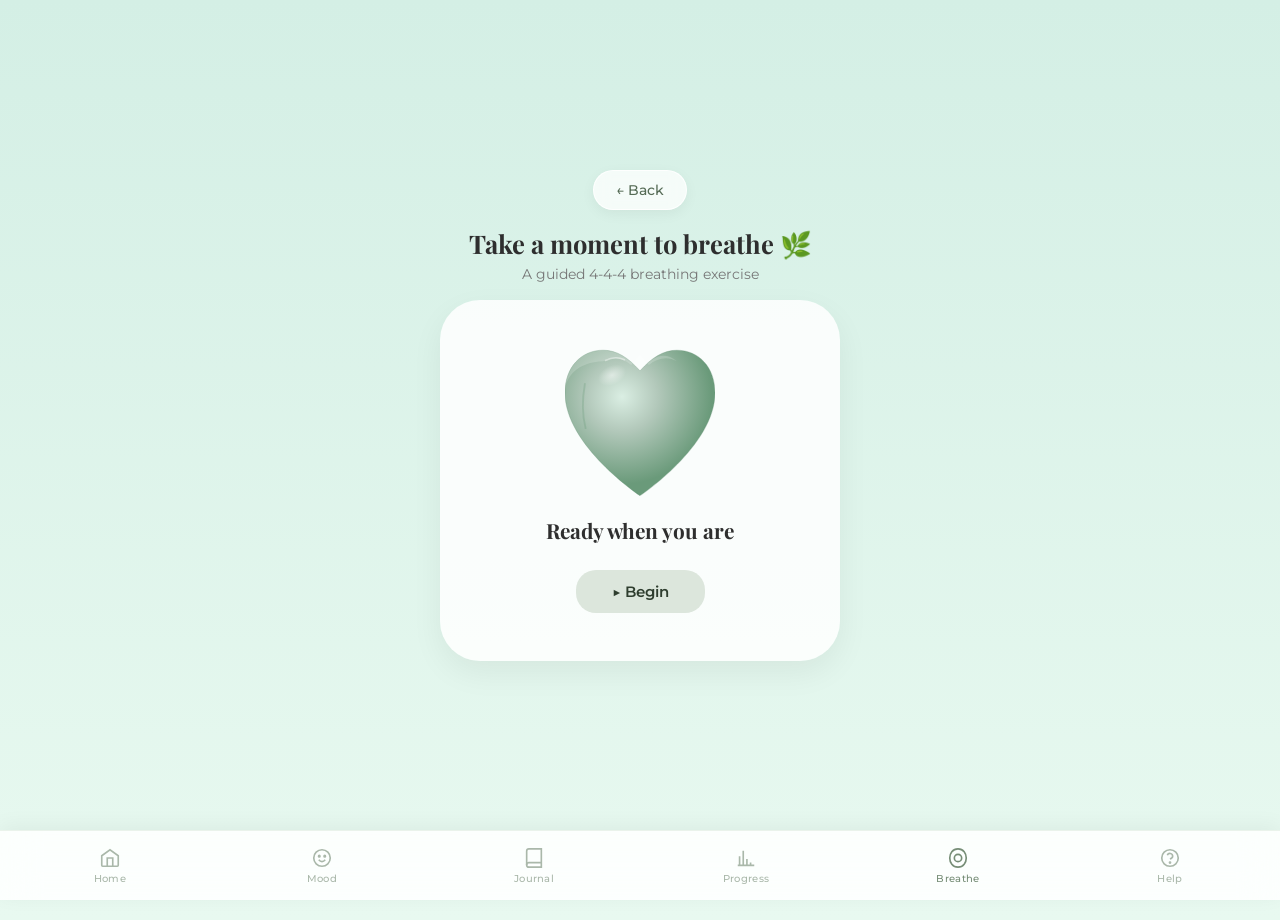
==== breathe.html @ 3c69919b "Add files via upload" ====
<!DOCTYPE html>
<html lang="en">
<head>
  <meta charset="UTF-8">
  <meta name="viewport" content="width=device-width, initial-scale=1.0, viewport-fit=cover">
  <title>Solace | Breathe</title>
  <link href="https://fonts.googleapis.com/css2?family=Playfair+Display:ital,wght@0,400;1,400&family=Montserrat:wght@400;500;600&display=swap" rel="stylesheet">
  <link rel="stylesheet" href="style.css">
  <link rel="stylesheet" href="bottomnav.css">
</head>
<body class="breathe-page-body">

  <div class="breathe-container">

    <nav class="top-nav">
      <a href="dashboard.html" class="back-btn">← Back</a>
    </nav>

    <header class="breathe-header">
      <h1>Take a moment to breathe 🌿</h1>
      <p>A guided 4-4-4 breathing exercise</p>
    </header>

    <main class="breathing-card">
      <div class="heart-wrapper">
        <div id="breathingHeart" class="heart-animate">
          <svg class="heart-svg" viewBox="48 30 204 198" xmlns="http://www.w3.org/2000/svg">
            <defs>
              <radialGradient id="heartGrad" cx="38%" cy="32%" r="60%">
                <stop offset="0%" stop-color="#daeee3"/>
                <stop offset="40%" stop-color="#B2C8BA"/>
                <stop offset="100%" stop-color="#6a9a7a"/>
              </radialGradient>
              <radialGradient id="shineGrad" cx="50%" cy="50%" r="50%">
                <stop offset="0%" stop-color="white" stop-opacity="0.7"/>
                <stop offset="100%" stop-color="white" stop-opacity="0"/>
              </radialGradient>
            </defs>
            <path d="M150,228 C150,228 48,160 48,88 C48,53 70,30 100,30 C118,30 134,40 150,58 C166,40 182,30 200,30 C230,30 252,53 252,88 C252,160 150,228 150,228 Z" fill="url(#heartGrad)"/>
            <path d="M150,228 C150,228 48,160 48,88 C48,53 70,30 100,30 C118,30 134,40 150,58 C166,40 182,30 200,30 C230,30 252,53 252,88 C252,160 150,228 150,228 Z" fill="none" stroke="#5a8a6a" stroke-width="1" opacity="0.4"/>
            <path d="M100,45 C112,38 126,40 138,50 C143,44 147,39 150,36 C153,39 157,44 162,50 C174,40 188,38 200,45 C182,30 166,40 150,58 C134,40 118,30 100,30 C70,30 48,53 48,88 C48,66 65,46 100,45 Z" fill="white" opacity="0.18"/>
            <ellipse cx="112" cy="64" rx="20" ry="13" fill="url(#shineGrad)" opacity="0.7" transform="rotate(-25,112,64)"/>
            <path d="M75,76 C72,93 70,113 76,136" fill="none" stroke="#6a9a7a" stroke-width="2.5" stroke-linecap="round" opacity="0.3"/>
            <path d="M103,44 C111,40 120,39 129,43" fill="none" stroke="white" stroke-width="2" stroke-linecap="round" opacity="0.45"/>
          </svg>
        </div>
      </div>

      <h2 id="instruction-text">Ready when you are</h2>
      <button id="startBreathe" class="begin-btn">▶ Begin</button>
    </main>

  </div>

  <script>
    const heart = document.getElementById('breathingHeart');
    const btn   = document.getElementById('startBreathe');
    const text  = document.getElementById('instruction-text');

    const phases = [
      { label: 'Inhale...', duration: 4000 },
      { label: 'Hold...',   duration: 4000 },
      { label: 'Exhale...', duration: 4000 },
    ];

    let running = false, phaseIndex = 0, timer = null;

    function runPhase() {
      text.textContent = phases[phaseIndex].label;
      clearTimeout(timer);
      timer = setTimeout(() => {
        phaseIndex = (phaseIndex + 1) % phases.length;
        runPhase();
      }, phases[phaseIndex].duration);
    }

    btn.addEventListener('click', () => {
      if (!running) {
        running = true;
        btn.textContent = 'Stop';
        heart.classList.add('heart-active');
        phaseIndex = 0;
        runPhase();
      } else {
        running = false;
        btn.textContent = '▶ Begin';
        heart.classList.remove('heart-active');
        text.textContent = 'Ready when you are';
        clearTimeout(timer);
      }
    });
  </script>

  <script src="script.js"></script>
</body>
</html>
---- style.css ----
/* =========================================
   SOLACE - UNIFIED RESPONSIVE STYLESHEET
   ========================================= */

@import url('https://fonts.googleapis.com/css2?family=Playfair+Display:ital,wght@0,400;0,600;1,400;1,600&family=Montserrat:wght@300;400;500;600;700&family=Bellefair&display=swap');

/* --- CSS VARIABLES --- */
:root {
  --bg-grad: linear-gradient(180deg, #AEE7FF 0%, #E8F9EE 100%);
  --sage: #778E77;
  --sage-dark: #556B2F;
  --sage-light: #DCE6DC;
  --brown: #6b401b;
  --charcoal: #2F3E2F;
  --muted: #7A8B7A;
  --white-glass: rgba(255,255,255,0.45);
  --white-glass-strong: rgba(255,255,255,0.7);
  --radius-card: 28px;
  --radius-pill: 50px;
  --shadow-soft: 0 15px 35px rgba(0,0,0,0.06);
  --shadow-card: 0 8px 24px rgba(0,0,0,0.05);
  --font-display: 'Playfair Display', Georgia, serif;
  --font-body: 'Montserrat', sans-serif;
  --nav-height: 70px;
}

/* --- RESET --- */
*, *::before, *::after {
  margin: 0;
  padding: 0;
  box-sizing: border-box;
}

html {
  scroll-behavior: smooth;
}

html, body {
  min-height: 100%;
  font-family: var(--font-body);
}

body {
  background: var(--bg-grad);
  background-attachment: fixed;
  min-height: 100vh;
  display: flex;
  flex-direction: column;
  align-items: center;
  padding-bottom: calc(var(--nav-height) + 20px);
}

img { max-width: 100%; height: auto; }
a { text-decoration: none; }
button { font-family: var(--font-body); }

/* =========================================
   LANDING PAGE
   ========================================= */
.landing-body {
  justify-content: flex-start;
  padding-top: 30px;
}

.logo {
  width: min(260px, 70vw);
  height: auto;
  display: block;
  margin: 0 auto;
}

.tagline {
  font-family: var(--font-body);
  font-size: 0.85rem;
  letter-spacing: 4px;
  color: #777;
  text-align: center;
  margin-top: 6px;
  font-weight: 400;
  text-transform: uppercase;
}

.glass-card {
  width: min(90%, 420px);
  margin-top: 24px;
  padding: clamp(24px, 5vw, 44px);
  background: var(--white-glass);
  backdrop-filter: blur(16px);
  -webkit-backdrop-filter: blur(16px);
  border-radius: var(--radius-card);
  border: 1px solid rgba(255,255,255,0.55);
  box-shadow: var(--shadow-soft);
  text-align: center;
  color: #444;
}

.glass-card h2 {
  font-family: var(--font-display);
  font-style: italic;
  font-size: clamp(1.4rem, 4vw, 1.9rem);
  color: var(--brown);
  margin-bottom: 10px;
}

.description {
  font-family: var(--font-body);
  font-weight: 300;
  font-style: italic;
  color: #8d6e63;
  font-size: 0.95rem;
  line-height: 1.6;
  margin-top: 8px;
}

.date-display {
  font-family: var(--font-body);
  font-size: 0.8rem;
  color: var(--brown);
  opacity: 0.7;
  margin: 12px 0 6px;
  text-transform: uppercase;
  letter-spacing: 1.5px;
  font-weight: 500;
}

.question {
  font-family: var(--font-body);
  font-weight: 500;
  color: #444;
  font-size: 1.05rem;
  margin: 18px 0 12px;
}

#user-name-input {
  background: rgba(255,255,255,0.55);
  border: 1.5px solid rgba(255,255,255,0.75);
  border-radius: var(--radius-pill);
  padding: 11px 20px;
  font-family: var(--font-body);
  font-weight: 500;
  color: var(--charcoal);
  outline: none;
  width: min(220px, 80%);
  text-align: center;
  font-size: 0.95rem;
  transition: border 0.2s, box-shadow 0.2s;
}

#user-name-input:focus {
  border-color: var(--sage);
  box-shadow: 0 0 0 3px rgba(119,142,119,0.15);
}

.start-btn {
  background-color: var(--sage);
  color: #fff;
  border: none;
  padding: 12px 28px;
  border-radius: var(--radius-pill);
  cursor: pointer;
  font-family: var(--font-body);
  font-weight: 600;
  font-size: 0.95rem;
  letter-spacing: 0.5px;
  transition: background 0.25s, transform 0.2s;
  margin-top: 8px;
}

.start-btn:hover {
  background-color: var(--sage-dark);
  transform: translateY(-2px);
}

/* =========================================
   FLOATING HELP BUTTON
   ========================================= */
.floating-help-circle {
  position: fixed;
  bottom: calc(var(--nav-height) + 16px);
  right: 20px;
  z-index: 9999;
  width: 48px;
  height: 48px;
  display: flex;
  align-items: center;
  justify-content: center;
  background-color: #E57373;
  color: white;
  border-radius: 50%;
  box-shadow: 0 4px 14px rgba(229,115,115,0.45);
  transition: all 0.3s ease;
}

.floating-help-circle .material-symbols-outlined {
  font-size: 22px;
  font-variation-settings: 'FILL' 1, 'wght' 400;
}

.floating-help-circle:hover {
  transform: scale(1.1);
  background-color: #EF5350;
}

/* On landing page (no nav), position at bottom */
.landing-body .floating-help-circle {
  bottom: 20px;
}

/* =========================================
   DASHBOARD
   ========================================= */
.dashboard-body {
  justify-content: flex-start;
  align-items: center;
  padding-top: clamp(20px, 4vw, 40px);
}

.logo-dashboard {
  width: min(200px, 55vw);
  margin-bottom: 4px;
}

.date-text {
  font-family: var(--font-body);
  font-size: 0.75rem;
  color: var(--brown);
  text-transform: uppercase;
  letter-spacing: 2px;
  margin-bottom: 6px;
  opacity: 0.75;
}

.greeting-text {
  font-family: var(--font-display);
  font-style: italic;
  color: #4a5a4a;
  font-size: clamp(1.2rem, 4vw, 1.7rem);
  text-align: center;
  margin: 4px 16px 6px;
  padding: 0 10px;
}

.dashboard-body .description {
  font-size: 0.9rem;
  text-align: center;
  margin: 0 16px 8px;
  max-width: 380px;
}

.back-link {
  display: inline-block;
  font-family: var(--font-body);
  font-size: 0.78rem;
  font-weight: 600;
  color: var(--sage);
  background: var(--white-glass-strong);
  backdrop-filter: blur(8px);
  padding: 7px 18px;
  border-radius: var(--radius-pill);
  letter-spacing: 1px;
  text-transform: uppercase;
  margin: 6px 0 14px;
  transition: all 0.25s;
  border: 1px solid rgba(255,255,255,0.6);
}

.back-link:hover {
  background: #fff;
  transform: translateY(-2px);
  color: var(--charcoal);
}

.dashboard-body .glass-card {
  width: calc(100% - 32px);
  max-width: 700px;
  padding: 20px 16px;
  position: relative;
  overflow: hidden;
  box-sizing: border-box;
}


/* Affirmation */
.affirmation-container {
  text-align: center;
  margin-bottom: 20px;
}

.affirmation-label {
  font-family: var(--font-body);
  font-size: 0.65rem;
  font-weight: 700;
  color: var(--sage);
  letter-spacing: 2.5px;
  text-transform: uppercase;
  display: block;
  margin-bottom: 8px;
}

.affirmation-row {
  display: flex;
  flex-direction: row;
  align-items: center;
  justify-content: center;
  gap: 8px;
  flex-wrap: wrap;
}

#affirmation-quote {
  font-family: var(--font-display);
  font-size: clamp(0.85rem, 2.5vw, 1rem);
  font-style: italic;
  color: var(--charcoal);
  font-weight: 400;
}

.refresh-icon-btn {
  background-color: var(--sage-light);
  color: var(--charcoal);
  width: 32px;
  height: 32px;
  border-radius: 50%;
  border: none;
  cursor: pointer;
  display: flex;
  align-items: center;
  justify-content: center;
  font-size: 1rem;
  transition: all 0.3s ease;
  flex-shrink: 0;
}

.refresh-icon-btn:hover {
  background-color: #C2D1C2;
  transform: rotate(60deg);
}

/* Check-in section */
.check-in-section {
  width: 100%;
  margin-top: 10px;
}

.check-in-header {
  display: flex;
  justify-content: space-between;
  align-items: flex-end;
  margin-bottom: 16px;
  flex-wrap: wrap;
  gap: 6px;
}

.check-in-titles h3 {
  font-family: var(--font-display);
  font-size: clamp(1.1rem, 3vw, 1.4rem);
  color: var(--charcoal);
}

.check-in-titles p {
  font-family: var(--font-display);
  font-style: italic;
  font-size: 0.85rem;
  color: var(--muted);
  margin-top: 3px;
}

.dashboard-grid {
  display: grid;
  grid-template-columns: repeat(2, 1fr);
  gap: 10px;
  margin-top: 6px;
  width: 100%;
  box-sizing: border-box;
}

@media (max-width: 380px) {
  .dashboard-grid {
    grid-template-columns: 1fr;
  }
}

.stat-card {
  background: rgba(255,255,255,0.6);
  backdrop-filter: blur(10px);
  -webkit-backdrop-filter: blur(10px);
  border-radius: 18px;
  padding: 14px 12px;
  display: flex;
  align-items: center;
  gap: 8px;
  transition: all 0.25s ease;
  border: 1px solid rgba(255,255,255,0.4);
  width: 100%;
  min-width: 0;
  box-sizing: border-box;
  overflow: hidden;
}

.stat-card:hover {
  transform: translateY(-4px);
  background: rgba(255,255,255,0.82);
  box-shadow: 0 10px 24px rgba(0,0,0,0.06);
}

.card-icon {
  width: 42px;
  height: 42px;
  border-radius: 12px;
  display: flex;
  justify-content: center;
  align-items: center;
  font-size: 1.2rem;
  flex-shrink: 0;
}

.icon-yellow { background-color: #FEF9E7; }
.icon-green  { background-color: #E8F6F3; }
.icon-grey   { background-color: #F2F4F4; }
.icon-white  { background-color: #FFFFFF; }

.card-content {
  min-width: 0;
  flex: 1;
}

.card-content h3 {
  font-family: var(--font-display);
  font-size: 0.9rem;
  color: var(--charcoal);
  margin: 0;
  white-space: normal;
}

.card-content p {
  font-family: var(--font-body);
  font-size: 0.7rem;
  color: var(--muted);
  margin: 3px 0 0;
}
.arrow {
  position: absolute;
  right: 14px;
  color: #BDC3C7;
  font-size: 1rem;
}

/* Dashboard Footer */
.dashboard-footer {
  display: flex;
  flex-direction: column;
  align-items: flex-start;
  margin-top: 18px;
  padding: 0 4px;
  gap: 4px;
}

.dashboard-footer p,
#entryCounter {
  font-family: var(--font-body);
  font-size: 0.72rem;
  color: var(--muted);
}

.reset-link {
  background: none;
  border: none;
  font-family: var(--font-body);
  font-size: 0.72rem;
  color: var(--muted);
  cursor: pointer;
  font-weight: 600;
  transition: color 0.2s;
}

.reset-link:hover { color: var(--charcoal); }

/* Support FAB */
.support-link-wrapper {
  text-decoration: none;
  position: fixed;
  bottom: calc(var(--nav-height) + 16px);
  right: 20px;
  z-index: 1000;
}

.support-fab {
  background-color: #9dbcae;
  width: 48px;
  height: 48px;
  border-radius: 50%;
  display: flex;
  align-items: center;
  justify-content: center;
  transition: all 0.3s ease;
  box-shadow: 0 4px 12px rgba(0,0,0,0.12);
}

.support-link-wrapper:hover .support-fab {
  transform: translateY(-3px);
  box-shadow: 0 8px 20px rgba(0,0,0,0.16);
}

/* =========================================
   MOOD SCREEN
   ========================================= */
.mood-screen-body {
  justify-content: flex-start;
  padding-top: clamp(20px, 5vw, 50px);
}

.page-wrapper {
  display: flex;
  justify-content: center;
  padding: 16px 16px 0;
  width: 100%;
}

.mood-screen-body .glass-card {
  width: min(95%, 560px);
  margin-top: 16px;
  padding: clamp(24px, 5vw, 48px) clamp(18px, 5vw, 44px);
  text-align: center;
}

.mood-title {
  font-family: var(--font-display);
  font-size: clamp(1.5rem, 5vw, 2.2rem);
  color: var(--charcoal);
  margin-bottom: 8px;
}

.mood-title i { color: var(--sage); }

.mood-subtitle {
  color: var(--muted);
  font-size: 0.88rem;
  margin-bottom: 24px;
  font-style: italic;
}

/* Mood Buttons */
.mood-options {
  display: flex;
  justify-content: center;
  gap: clamp(8px, 2.5vw, 18px);
  flex-wrap: wrap;
  margin: 20px 0;
}

.mood-btn {
  width: clamp(48px, 10vw, 62px);
  height: clamp(48px, 10vw, 62px);
  border-radius: 50%;
  cursor: pointer;
  background: linear-gradient(135deg, rgba(255,255,255,0.35), rgba(255,255,255,0.12));
  backdrop-filter: blur(12px);
  -webkit-backdrop-filter: blur(12px);
  border: 1.5px solid rgba(255,255,255,0.55);
  box-shadow:
    0 8px 18px rgba(0,0,0,0.08),
    inset 0 6px 10px rgba(255,255,255,0.8),
    inset 0 -6px 10px rgba(0,0,0,0.06);
  display: flex;
  justify-content: center;
  align-items: center;
  font-size: clamp(1.4rem, 4vw, 1.9rem);
  transition: all 0.35s cubic-bezier(0.175, 0.885, 0.32, 1.275);
}

.mood-btn:hover {
  transform: translateY(-8px) scale(1.1);
  box-shadow: 0 16px 28px rgba(0,0,0,0.1), inset 0 8px 14px rgba(255,255,255,0.9);
}

.mood-btn.selected {
  border: 2.5px solid #8AA38A !important;
  background: rgba(138,163,138,0.22) !important;
  transform: scale(1.12);
  box-shadow: 0 8px 20px rgba(138,163,138,0.3);
}

/* Reflection box */
.reflection-box {
  text-align: left;
  margin-top: 24px;
}

.reflection-box label {
  display: block;
  font-size: 0.68rem;
  letter-spacing: 1.5px;
  color: var(--sage);
  font-weight: 700;
  margin-bottom: 8px;
  text-transform: uppercase;
}

.reflection-box textarea {
  width: 100%;
  height: 90px;
  border-radius: 16px;
  border: 1.5px solid rgba(138,163,138,0.25);
  background: rgba(255,255,255,0.45);
  padding: 14px;
  outline: none;
  font-family: var(--font-body);
  font-size: 0.9rem;
  color: var(--charcoal);
  resize: none;
  transition: border 0.2s;
}

.reflection-box textarea:focus {
  border-color: var(--sage);
}

/* Save Button */
.save-btn {
  width: 100%;
  margin-top: 20px;
  padding: 15px;
  border-radius: 16px;
  border: none;
  background: var(--sage-light);
  color: var(--charcoal);
  font-weight: 600;
  font-size: 0.95rem;
  cursor: pointer;
  transition: all 0.25s;
  letter-spacing: 0.5px;
}

.save-btn:hover {
  background: #c5ccc5;
  transform: translateY(-2px);
  box-shadow: 0 6px 18px rgba(0,0,0,0.08);
}

/* =========================================
   JOURNAL PAGE
   ========================================= */
.journal-body {
  justify-content: flex-start;
  align-items: center;
  padding-top: clamp(20px, 4vw, 40px);
}

.journal-body .progress-page-container {
  width: min(95%, 640px);
  padding: 0 12px;
}

.journal-card {
  width: 100%;
  padding: clamp(22px, 4vw, 40px);
  text-align: left;
}

.journal-header {
  margin-bottom: 20px;
}

.journal-header h1 {
  font-family: var(--font-display);
  font-size: clamp(1.4rem, 4vw, 2rem);
  color: var(--charcoal);
}

.journal-header h1 i { color: var(--sage); }

.back-link-journal {
  display: inline-flex;
  align-items: center;
  gap: 6px;
  font-family: var(--font-body);
  font-size: 0.72rem;
  font-weight: 700;
  color: var(--charcoal);
  background: rgba(255,255,255,0.55);
  backdrop-filter: blur(8px);
  padding: 7px 16px;
  border-radius: var(--radius-pill);
  border: 1px solid rgba(255,255,255,0.35);
  letter-spacing: 1.5px;
  text-transform: uppercase;
  margin-bottom: 18px;
  transition: all 0.25s;
}

.back-link-journal:hover {
  background: #fff;
  transform: translateX(-3px);
}

/* Recent Entries */
.recent-entries-section {
  width: min(95%, 640px);
  margin: 20px auto 0;
  padding: 0 12px;
}

.recent-entries-section h3 {
  font-family: var(--font-body);
  font-size: 0.72rem;
  font-weight: 700;
  letter-spacing: 2px;
  color: var(--muted);
  margin-bottom: 14px;
}

.entry-card {
  background: rgba(255,255,255,0.62);
  backdrop-filter: blur(12px);
  -webkit-backdrop-filter: blur(12px);
  border: 1px solid rgba(255,255,255,0.8);
  border-radius: 16px;
  padding: 16px 18px;
  margin-bottom: 12px;
  box-shadow: 0 4px 14px rgba(0,0,0,0.05);
  transition: transform 0.2s, box-shadow 0.2s;
}

.entry-card:hover {
  transform: translateY(-2px);
  box-shadow: 0 8px 22px rgba(0,0,0,0.08);
}

.entry-header {
  display: flex;
  justify-content: space-between;
  align-items: center;
  margin-bottom: 8px;
  gap: 8px;
}

.entry-date {
  font-size: 0.72rem;
  color: #999;
  font-family: var(--font-body);
  letter-spacing: 0.3px;
  flex-shrink: 0;
}

.entry-actions { display: flex; gap: 10px; }

.action-btn {
  background: none;
  border: none;
  cursor: pointer;
  font-size: 1rem;
  padding: 3px;
  opacity: 0.6;
  transition: opacity 0.2s, transform 0.2s;
}

.action-btn:hover { opacity: 1; transform: scale(1.1); }

.entry-text {
  font-size: 0.88rem;
  color: #444;
  font-family: var(--font-body);
  line-height: 1.7;
  margin: 0;
  word-break: break-word;
}

/* =========================================
   PROGRESS PAGE
   ========================================= */
.progress-body {
  justify-content: flex-start;
  align-items: center;
  padding-top: clamp(20px, 4vw, 36px);
}

.progress-page-container {
  width: min(95%, 860px);
  margin: 0 auto;
  padding: 0 12px 20px;
  display: flex;
  flex-direction: column;
  gap: 20px;
}

.progress-header {
  width: 100%;
}

.header-row {
  display: flex;
  justify-content: space-between;
  align-items: center;
  flex-wrap: wrap;
  gap: 10px;
}

.progress-header h1 {
  font-family: var(--font-display);
  font-size: clamp(1.5rem, 4vw, 2.4rem);
  color: #333;
}

.progress-header h1 span {
  font-style: italic;
  color: var(--sage);
}

.progress-header > p {
  font-size: 0.88rem;
  color: var(--muted);
  font-style: italic;
  margin-top: 4px;
}

.settled-back-btn {
  display: inline-flex;
  align-items: center;
  gap: 4px;
  font-family: var(--font-body);
  font-size: 0.72rem;
  font-weight: 700;
  color: var(--charcoal);
  background-color: rgba(255,255,255,0.75);
  padding: 8px 18px;
  border-radius: var(--radius-pill);
  letter-spacing: 1.5px;
  text-transform: uppercase;
  transition: all 0.25s;
  box-shadow: var(--shadow-card);
  white-space: nowrap;
}

.settled-back-btn:hover {
  background-color: #fff;
  transform: translateY(-2px);
}

/* Stats Grid */
.stats-grid {
  display: grid;
  grid-template-columns: 1fr 3fr;
  gap: 16px;
  align-items: start;
}

@media (max-width: 560px) {
  .stats-grid {
    grid-template-columns: 1fr;
  }
  .breakdown-mini-card {
    grid-column: span 1 !important;
  }
}

.stat-mini-card {
  background: rgba(255,255,255,0.6);
  backdrop-filter: blur(12px);
  -webkit-backdrop-filter: blur(12px);
  border-radius: 22px;
  padding: 22px;
  border: 1px solid rgba(255,255,255,0.45);
  box-shadow: var(--shadow-card);
}

.breakdown-mini-card {
  grid-column: span 1;
  padding: 24px !important;
}

.stat-mini-card label {
  font-family: var(--font-body);
  font-size: 0.65rem;
  font-weight: 700;
  color: var(--sage);
  letter-spacing: 1.5px;
  text-transform: uppercase;
  display: block;
  margin-bottom: 8px;
}

.stat-value {
  font-family: var(--font-body);
  font-size: clamp(2rem, 6vw, 2.8rem);
  font-weight: 800;
  color: var(--charcoal);
  line-height: 1;
}

.stat-subtext {
  font-family: var(--font-body);
  font-size: 0.8rem;
  color: var(--muted);
  font-style: italic;
  margin-top: 8px;
  opacity: 0.8;
}

/* Breakdown */
.breakdown-container {
  display: flex;
  flex-direction: column;
  gap: 14px;
  width: 100%;
}

.breakdown-item { width: 100%; }

.breakdown-info {
  display: flex;
  justify-content: space-between;
  align-items: center;
  margin-bottom: 6px;
}

.breakdown-label {
  font-size: 0.88rem;
  color: var(--charcoal);
  font-weight: 500;
}

.breakdown-stats {
  font-size: 0.78rem;
  color: #bbb;
}

.progress-bar-bg {
  width: 100%;
  height: 7px;
  background-color: #f0f2f0;
  border-radius: 10px;
  overflow: hidden;
}

.progress-bar-fill {
  height: 100%;
  background-color: var(--sage);
  border-radius: 10px;
  width: 0%;
  transition: width 0.9s ease-out;
}

/* Bar Chart */
.chart-card {
  background: rgba(255,255,255,0.5);
  backdrop-filter: blur(14px);
  -webkit-backdrop-filter: blur(14px);
  border-radius: 26px;
  padding: clamp(20px, 4vw, 30px);
  border: 1px solid rgba(255,255,255,0.55);
  box-shadow: var(--shadow-soft);
  text-align: center;
}

.chart-card h3 {
  font-family: var(--font-display);
  font-size: 1.3rem;
  color: var(--charcoal);
  margin-bottom: 4px;
}

.chart-subtitle {
  font-family: var(--font-body);
  font-size: 0.82rem;
  color: var(--muted);
  font-style: italic;
  margin-bottom: 20px;
  letter-spacing: 0.8px;
}

.chart-bars {
  display: flex;
  flex-direction: row;
  justify-content: space-around;
  align-items: flex-end;
  height: clamp(100px, 20vw, 180px);
  padding-bottom: 5px;
  border-bottom: 1px solid #eee;
  width: 100%;
}

.bar-wrapper {
  display: flex;
  flex-direction: column;
  justify-content: flex-end;
  align-items: center;
  height: 100%;
  flex: 1;
  position: relative;
}

.bar {
  background-color: var(--sage);
  width: clamp(16px, 4vw, 26px);
  border-radius: 6px 6px 0 0;
  transition: height 0.8s ease-out;
  min-height: 2px;
}

.bar-wrapper > span {
  margin-top: 8px;
  font-size: clamp(0.6rem, 1.5vw, 0.75rem);
  color: #999;
  font-family: var(--font-body);
}

/* Tooltip */
.mood-tooltip {
  visibility: hidden;
  opacity: 0;
  position: absolute;
  bottom: calc(100% + 8px);
  left: 50%;
  transform: translateX(-50%);
  background: #fff;
  padding: 10px 12px;
  border-radius: 12px;
  box-shadow: 0 6px 18px rgba(0,0,0,0.1);
  width: 95px;
  z-index: 20;
  pointer-events: none;
  transition: all 0.25s;
  text-align: left;
}

.tooltip-day {
  font-family: var(--font-body);
  font-size: 0.7rem;
  color: var(--muted);
  margin: 0;
}

.tooltip-mood {
  font-family: var(--font-display);
  font-size: 0.82rem;
  margin: 2px 0 0;
  color: var(--charcoal);
}

.bar-wrapper:hover .mood-tooltip {
  visibility: visible;
  opacity: 1;
}

/* =========================================
   BREATHE PAGE
   ========================================= */
.breathe-page-body {
  background: linear-gradient(180deg, #D4EFE5 0%, #E8F9F0 100%) !important;
  justify-content: center;
  min-height: 100vh;
}

.breathe-container {
  display: flex;
  flex-direction: column;
  align-items: center;
  justify-content: center;
  min-height: calc(100vh - var(--nav-height));
  padding: 20px;
  width: 100%;
}

.top-nav {
  display: flex;
  justify-content: center;
  width: 100%;
  max-width: 420px;
  margin-bottom: 16px;
}

.back-btn {
  display: inline-flex;
  align-items: center;
  justify-content: center;
  background: rgba(255,255,255,0.75);
  backdrop-filter: blur(8px);
  color: #556B55;
  padding: 10px 22px;
  border-radius: var(--radius-pill);
  border: 1px solid rgba(255,255,255,0.85);
  font-family: var(--font-body);
  font-size: 0.88rem;
  font-weight: 500;
  text-decoration: none;
  box-shadow: 0 4px 14px rgba(0,0,0,0.05);
  transition: all 0.3s ease;
}

.back-btn:hover {
  background: white;
  transform: translateX(-5px);
}

.breathe-header {
  text-align: center;
  margin-bottom: 18px;
}

.breathe-header h1 {
  font-family: var(--font-display);
  font-size: clamp(1.2rem, 4vw, 1.6rem);
  color: #2e2e2e;
}

.breathe-header p {
  font-size: 0.85rem;
  color: #777;
  margin-top: 6px;
}

.breathing-card {
  background: rgba(255,255,255,0.85);
  padding: clamp(28px, 5vw, 48px) clamp(20px, 5vw, 32px);
  border-radius: 40px;
  width: min(92%, 400px);
  display: flex;
  flex-direction: column;
  align-items: center;
  box-shadow: 0 12px 32px rgba(0,0,0,0.06);
}

.heart-wrapper {
  width: clamp(110px, 30vw, 150px);
  height: clamp(110px, 30vw, 150px);
  display: flex;
  justify-content: center;
  align-items: center;
  margin-bottom: 18px;
}

.heart-animate {
  width: 100%;
  height: 100%;
  display: flex;
  justify-content: center;
  align-items: center;
  transform-origin: 50% 50%;
}

.heart-svg { width: 100%; height: 100%; display: block; }

@keyframes breatheHeart {
  0%   { transform: scale(1);    }
  33%  { transform: scale(1.35); }
  66%  { transform: scale(1.35); }
  100% { transform: scale(1);    }
}

.heart-active { animation: breatheHeart 12s ease-in-out infinite; }

#instruction-text {
  font-family: var(--font-display);
  font-size: clamp(1rem, 3.5vw, 1.3rem);
  color: #2e2e2e;
  margin-bottom: 8px;
  min-height: 30px;
  text-align: center;
}

.begin-btn {
  background: var(--sage-light);
  border: none;
  padding: 12px 36px;
  border-radius: 20px;
  font-family: var(--font-body);
  font-size: 0.95rem;
  font-weight: 600;
  cursor: pointer;
  margin-top: 16px;
  color: var(--charcoal);
  transition: background 0.3s, transform 0.2s;
}

.begin-btn:hover {
  background: #B2C8BA;
  color: white;
  transform: translateY(-2px);
}

/* =========================================
   SUPPORT PAGE
   ========================================= */
.support-body {
  background: linear-gradient(180deg, #AEE7FF 0%, #E8F9EE 100%) !important;
  justify-content: flex-start;
  align-items: center;
  padding-top: 20px;
}

.nav-header {
  display: flex;
  justify-content: center;
  gap: 10px;
  padding: 16px 0 12px;
  width: 100%;
  flex-wrap: wrap;
}

.nav-btn {
  background-color: rgba(255,255,255,0.45);
  color: #88a4a4;
  padding: 7px 18px;
  border-radius: 20px;
  font-size: 0.82rem;
  border: 1px solid rgba(255,255,255,0.25);
  display: inline-flex;
  align-items: center;
  transition: all 0.25s;
  font-family: var(--font-body);
}

.nav-btn:hover {
  background-color: rgba(255,255,255,0.65);
  color: #6d8a8a;
}

.support-container {
  width: min(95%, 400px);
  display: flex;
  flex-direction: column;
  gap: 12px;
  text-align: center;
  padding-bottom: 20px;
}

.support-card {
  background: rgba(255,255,255,0.85);
  backdrop-filter: blur(10px);
  padding: 22px;
  border-radius: 22px;
  box-shadow: 0 6px 18px rgba(0,0,0,0.04);
}

.header-card h1 {
  font-family: var(--font-display);
  font-size: 1.15rem;
  color: #333;
  margin-bottom: 8px;
}

.header-card p {
  font-size: 0.82rem;
  color: #666;
  line-height: 1.5;
}

.icon-circle {
  background: #F5F5F5;
  width: 42px;
  height: 42px;
  border-radius: 50%;
  display: flex;
  align-items: center;
  justify-content: center;
  margin: 0 auto 12px;
  color: #888;
}

.icon-circle .material-symbols-outlined { font-size: 18px; }

.card-title {
  display: flex;
  align-items: center;
  justify-content: center;
  gap: 8px;
  margin-bottom: 14px;
}

.card-title h2 {
  font-family: var(--font-body);
  font-size: 0.8rem;
  letter-spacing: 1px;
  color: #444;
  font-weight: 700;
  text-transform: uppercase;
}

.status-dot {
  width: 8px;
  height: 8px;
  border-radius: 50%;
  flex-shrink: 0;
}

.status-dot.green {
  background: linear-gradient(135deg, #A5D6A7, #66BB6A);
}

.phone-line {
  display: flex;
  align-items: center;
  background: #F8FDFF;
  padding: 11px 16px;
  border-radius: 12px;
  margin-bottom: 8px;
  text-decoration: none;
  color: #333;
  font-weight: 600;
  font-size: 0.88rem;
  gap: 12px;
  border: 1px solid #F0F0F0;
  transition: background 0.2s, transform 0.2s;
  font-family: var(--font-body);
}

.phone-line .material-symbols-outlined { font-size: 16px; }
.phone-line:hover { background: #E3F2FD; transform: translateX(3px); }

.emergency-footer {
  font-size: 0.72rem;
  color: #999;
  margin-top: 6px;
  padding: 0 8px;
  line-height: 1.5;
}

/* =========================================
   BOTTOM NAV
   ========================================= */
.bottom-nav {
  position: fixed;
  bottom: 0;
  left: 0;
  right: 0;
  height: var(--nav-height);
  background: rgba(255,255,255,0.88);
  backdrop-filter: blur(18px);
  -webkit-backdrop-filter: blur(18px);
  border-top: 1px solid rgba(200,220,200,0.35);
  display: flex;
  justify-content: space-around;
  align-items: center;
  padding: 0 4px;
  padding-bottom: env(safe-area-inset-bottom);
  z-index: 1000;
  box-shadow: 0 -4px 20px rgba(0,0,0,0.05);
}

.nav-item {
  display: flex;
  flex-direction: column;
  align-items: center;
  justify-content: center;
  gap: 3px;
  color: #aab8aa;
  text-decoration: none;
  padding: 6px 4px;
  border-radius: 12px;
  transition: all 0.2s ease;
  min-width: 44px;
  flex: 1;
}

.nav-item svg {
  width: 22px;
  height: 22px;
  transition: stroke 0.2s;
}

.nav-item span {
  font-family: var(--font-body);
  font-size: clamp(0.5rem, 1.5vw, 0.62rem);
  font-weight: 500;
  letter-spacing: 0.3px;
  white-space: nowrap;
}

.nav-item:hover,
.nav-item.active {
  color: var(--sage);
}

.nav-item.active svg { stroke: var(--sage); }

@media (max-width: 380px) {
  .nav-item span { display: none; }
  .nav-item svg { width: 20px; height: 20px; }
}

/* =========================================
   RESPONSIVE OVERRIDES
   ========================================= */
@media (max-width: 480px) {
  .glass-card { border-radius: 22px; }
  .check-in-titles h3 { font-size: 1.1rem; }
  .floating-help-circle { bottom: calc(var(--nav-height) + 12px); right: 14px; width: 44px; height: 44px; }
  .support-link-wrapper { bottom: calc(var(--nav-height) + 12px); right: 14px; }
  .support-fab { width: 44px; height: 44px; }
}

@media (min-width: 768px) {
  .dashboard-body .glass-card { width: min(92%, 680px); }
  .dashboard-grid { gap: 16px; }
  .stat-card { padding: 18px 16px; }
}
---- bottomnav.css ----
/* bottomnav.css - Bottom Navigation Bar */
/* All styles are now in style.css — this file exists for compatibility */
/* The nav is injected via script.js */
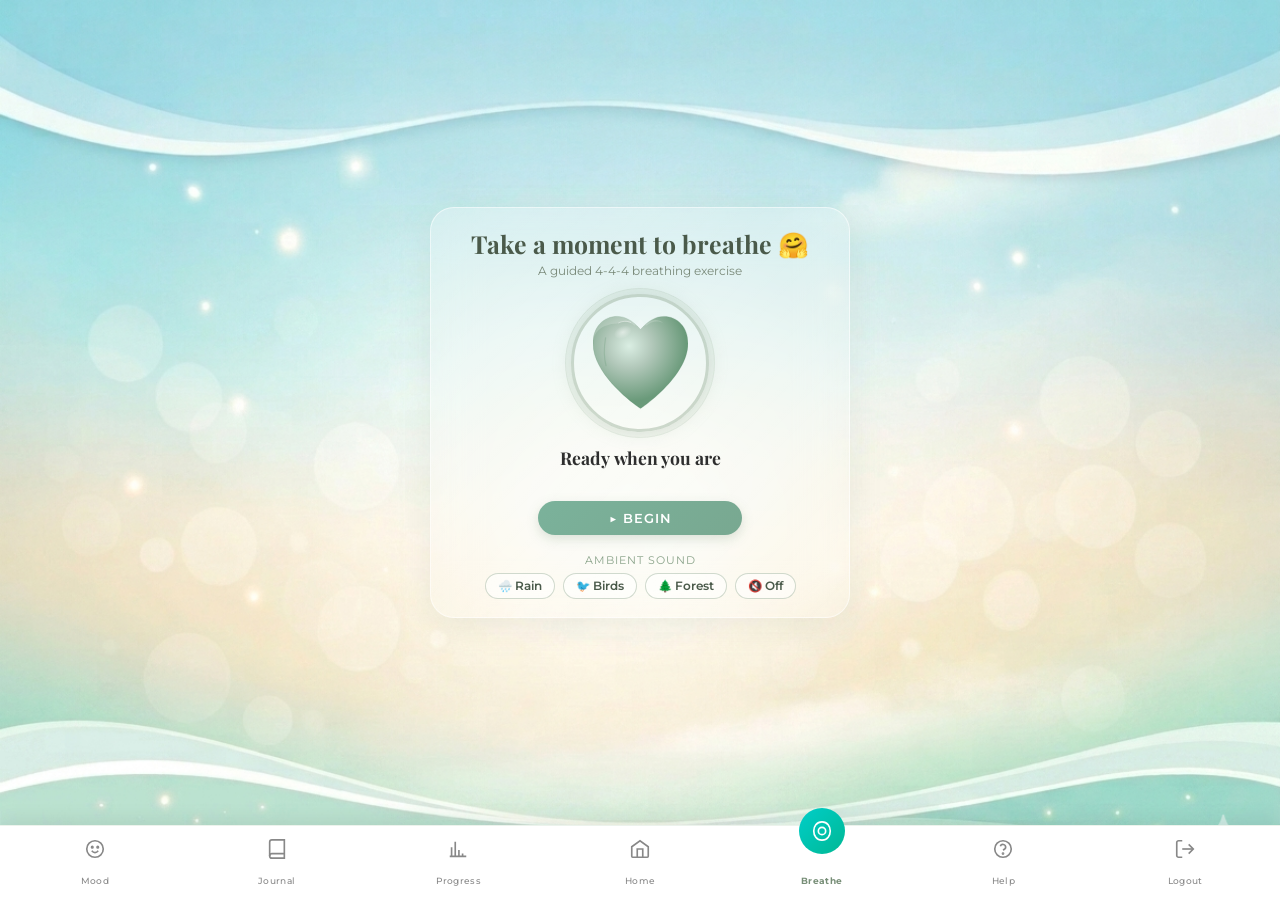
==== commit aa7fae06: "Add files via upload" ====
--- a/breathe.html
+++ b/breathe.html
@@ -7,77 +7,299 @@
   <link href="https://fonts.googleapis.com/css2?family=Playfair+Display:ital,wght@0,400;1,400&family=Montserrat:wght@400;500;600&display=swap" rel="stylesheet">
   <link rel="stylesheet" href="style.css">
   <link rel="stylesheet" href="bottomnav.css">
+  <style>
+    * { margin: 0; padding: 0; box-sizing: border-box; }
+
+    .breathe-page-body {
+      background-image: url('BG5.png');
+      background-attachment: fixed;
+      background-repeat: no-repeat;
+      background-size: 100% 100%;
+      background-position: center;
+
+      height: 100vh;
+      max-height: 100vh;
+      overflow: hidden;
+
+      display: flex;
+      align-items: center;
+      justify-content: center;
+
+      /* push centre point up slightly to account for bottom nav */
+      padding-bottom: var(--nav-height, 70px);
+    }
+
+    .breathing-card {
+      background: linear-gradient(135deg, rgba(255,255,255,0.25), rgba(255,255,255,0.12));
+      backdrop-filter: blur(24px);
+      -webkit-backdrop-filter: blur(24px);
+      border: 1px solid rgba(255,255,255,0.55);
+      border-radius: 24px;
+      box-shadow: 0 8px 32px rgba(138,163,138,0.15);
+
+      width: min(90%, 420px);
+      padding: 20px 24px 18px;
+
+      display: flex;
+      flex-direction: column;
+      align-items: center;
+      text-align: center;
+      gap: 0;
+    }
+
+    /* Title lives inside the card now */
+    .breathe-header {
+      margin-bottom: 10px;
+    }
+    .breathe-header h1 {
+      font-family: 'Playfair Display', serif;
+      font-size: clamp(1.15rem, 2.8vw, 1.55rem);
+      color: #4a5a4a;
+      line-height: 1.25;
+      margin-bottom: 3px;
+    }
+    .breathe-header p {
+      font-family: 'Montserrat', sans-serif;
+      font-size: 0.78rem;
+      color: #7a8a7a;
+    }
+
+    .heart-wrapper {
+      position: relative;
+      width: 150px;
+      height: 150px;
+      display: flex;
+      align-items: center;
+      justify-content: center;
+      margin-bottom: 8px;
+    }
+
+    .breathing-ring {
+      position: absolute;
+      top: 50%; left: 50%;
+      transform: translate(-50%,-50%) scale(1);
+      width: 138px; height: 138px;
+      border-radius: 50%;
+      border: 3px solid rgba(138,163,138,0.4);
+      box-shadow: 0 0 0 6px rgba(138,163,138,0.1), 0 0 20px rgba(138,163,138,0.2);
+      transition: transform 4s ease-in-out, border-color 4s ease-in-out, box-shadow 4s ease-in-out;
+      pointer-events: none;
+    }
+
+    .breathing-ring-2 {
+      position: absolute;
+      top: 50%; left: 50%;
+      transform: translate(-50%,-50%) scale(1);
+      width: 150px; height: 150px;
+      border-radius: 50%;
+      border: 1.5px solid rgba(138,163,138,0.2);
+      transition: transform 4s ease-in-out, opacity 4s ease-in-out;
+      pointer-events: none;
+      opacity: 0.5;
+    }
+
+    .ring-inhale   { transform: translate(-50%,-50%) scale(1.35) !important; border-color: rgba(85,239,196,0.7) !important; box-shadow: 0 0 0 8px rgba(85,239,196,0.1), 0 0 35px rgba(85,239,196,0.3) !important; }
+    .ring-2-inhale { transform: translate(-50%,-50%) scale(1.55) !important; opacity: 0.15 !important; }
+    .ring-hold     { transform: translate(-50%,-50%) scale(1.35) !important; border-color: rgba(116,185,255,0.7) !important; box-shadow: 0 0 0 8px rgba(116,185,255,0.1), 0 0 35px rgba(116,185,255,0.3) !important; }
+    .ring-2-hold   { transform: translate(-50%,-50%) scale(1.55) !important; opacity: 0.15 !important; }
+    .ring-exhale   { transform: translate(-50%,-50%) scale(1) !important; border-color: rgba(138,163,138,0.4) !important; box-shadow: 0 0 0 6px rgba(138,163,138,0.1), 0 0 20px rgba(138,163,138,0.2) !important; }
+    .ring-2-exhale { transform: translate(-50%,-50%) scale(1) !important; opacity: 0.5 !important; }
+
+    .heart-animate {
+      position: relative;
+      z-index: 2;
+      width: 95px; height: 95px;
+      display: flex;
+      justify-content: center;
+      align-items: center;
+      transform-origin: 50% 50%;
+    }
+
+    #instruction-text {
+      font-family: 'Playfair Display', serif;
+      font-size: clamp(0.95rem, 2.5vw, 1.1rem);
+      color: #2e2e2e;
+      margin: 0 0 2px 0;
+      min-height: 22px;
+      transition: color 1s ease;
+    }
+    .phase-inhale { color: #00B894; }
+    .phase-hold   { color: #0984E3; }
+    .phase-exhale { color: #8AA38A; }
+
+    .countdown {
+      font-family: 'Montserrat', sans-serif;
+      font-size: 0.95rem;
+      font-weight: 700;
+      color: #8AA38A;
+      letter-spacing: 2px;
+      min-height: 20px;
+      margin-bottom: 2px;
+      transition: color 1s ease;
+    }
+
+    .begin-btn {
+      font-family: 'Montserrat', sans-serif;
+      font-size: 0.82rem;
+      font-weight: 600;
+      color: #fff;
+      background-color: #8AA38A;
+      border: none;
+      border-radius: 50px;
+      padding: 9px 28px;
+      letter-spacing: 1px;
+      text-transform: uppercase;
+      cursor: pointer;
+      margin-top: 8px;
+      transition: all 0.25s ease;
+      box-shadow: 0 4px 12px rgba(138,163,138,0.3);
+    }
+    .begin-btn:hover {
+      background-color: #6a8a6a;
+      transform: translateY(-2px);
+      box-shadow: 0 6px 16px rgba(138,163,138,0.4);
+    }
+
+    .sound-label {
+      font-family: 'Montserrat', sans-serif;
+      font-size: 0.68rem;
+      color: #8AA38A;
+      text-transform: uppercase;
+      letter-spacing: 1px;
+      margin: 10px 0 5px;
+    }
+
+    .sound-controls {
+      display: flex;
+      gap: 7px;
+      justify-content: center;
+      flex-wrap: wrap;
+    }
+
+    .sound-btn {
+      display: flex;
+      align-items: center;
+      gap: 5px;
+      padding: 5px 12px;
+      border-radius: 50px;
+      border: 1.5px solid rgba(138,163,138,0.4);
+      background: rgba(255,255,255,0.5);
+      backdrop-filter: blur(8px);
+      font-family: 'Montserrat', sans-serif;
+      font-size: 0.72rem;
+      font-weight: 600;
+      color: #4a5a4a;
+      cursor: pointer;
+      transition: all 0.3s ease;
+    }
+    .sound-btn:hover  { background: rgba(138,163,138,0.15); border-color: #8AA38A; }
+    .sound-btn.active { background: rgba(138,163,138,0.25); border-color: #8AA38A; color: #2F3E2F; box-shadow: 0 3px 10px rgba(138,163,138,0.3); }
+  </style>
 </head>
 <body class="breathe-page-body">
 
-  <div class="breathe-container">
-
-    <nav class="top-nav">
-      <a href="dashboard.html" class="back-btn">← Back</a>
-    </nav>
-
-    <header class="breathe-header">
-      <h1>Take a moment to breathe 🌿</h1>
+  <main class="breathing-card">
+
+    <!-- Title now inside the card -->
+    <div class="breathe-header">
+      <h1>Take a moment to breathe 🤗</h1>
       <p>A guided 4-4-4 breathing exercise</p>
-    </header>
-
-    <main class="breathing-card">
-      <div class="heart-wrapper">
-        <div id="breathingHeart" class="heart-animate">
-          <svg class="heart-svg" viewBox="48 30 204 198" xmlns="http://www.w3.org/2000/svg">
-            <defs>
-              <radialGradient id="heartGrad" cx="38%" cy="32%" r="60%">
-                <stop offset="0%" stop-color="#daeee3"/>
-                <stop offset="40%" stop-color="#B2C8BA"/>
-                <stop offset="100%" stop-color="#6a9a7a"/>
-              </radialGradient>
-              <radialGradient id="shineGrad" cx="50%" cy="50%" r="50%">
-                <stop offset="0%" stop-color="white" stop-opacity="0.7"/>
-                <stop offset="100%" stop-color="white" stop-opacity="0"/>
-              </radialGradient>
-            </defs>
-            <path d="M150,228 C150,228 48,160 48,88 C48,53 70,30 100,30 C118,30 134,40 150,58 C166,40 182,30 200,30 C230,30 252,53 252,88 C252,160 150,228 150,228 Z" fill="url(#heartGrad)"/>
-            <path d="M150,228 C150,228 48,160 48,88 C48,53 70,30 100,30 C118,30 134,40 150,58 C166,40 182,30 200,30 C230,30 252,53 252,88 C252,160 150,228 150,228 Z" fill="none" stroke="#5a8a6a" stroke-width="1" opacity="0.4"/>
-            <path d="M100,45 C112,38 126,40 138,50 C143,44 147,39 150,36 C153,39 157,44 162,50 C174,40 188,38 200,45 C182,30 166,40 150,58 C134,40 118,30 100,30 C70,30 48,53 48,88 C48,66 65,46 100,45 Z" fill="white" opacity="0.18"/>
-            <ellipse cx="112" cy="64" rx="20" ry="13" fill="url(#shineGrad)" opacity="0.7" transform="rotate(-25,112,64)"/>
-            <path d="M75,76 C72,93 70,113 76,136" fill="none" stroke="#6a9a7a" stroke-width="2.5" stroke-linecap="round" opacity="0.3"/>
-            <path d="M103,44 C111,40 120,39 129,43" fill="none" stroke="white" stroke-width="2" stroke-linecap="round" opacity="0.45"/>
-          </svg>
-        </div>
+    </div>
+
+    <div class="heart-wrapper">
+      <div class="breathing-ring-2" id="breathingRing2"></div>
+      <div class="breathing-ring"   id="breathingRing"></div>
+      <div id="breathingHeart" class="heart-animate">
+        <svg class="heart-svg" viewBox="48 30 204 198" xmlns="http://www.w3.org/2000/svg" style="width:100%;height:100%;display:block;">
+          <defs>
+            <radialGradient id="heartGrad" cx="38%" cy="32%" r="60%">
+              <stop offset="0%"   stop-color="#daeee3"/>
+              <stop offset="40%"  stop-color="#B2C8BA"/>
+              <stop offset="100%" stop-color="#6a9a7a"/>
+            </radialGradient>
+            <radialGradient id="shineGrad" cx="50%" cy="50%" r="50%">
+              <stop offset="0%"   stop-color="white" stop-opacity="0.7"/>
+              <stop offset="100%" stop-color="white" stop-opacity="0"/>
+            </radialGradient>
+          </defs>
+          <path d="M150,228 C150,228 48,160 48,88 C48,53 70,30 100,30 C118,30 134,40 150,58 C166,40 182,30 200,30 C230,30 252,53 252,88 C252,160 150,228 150,228 Z" fill="url(#heartGrad)"/>
+          <path d="M150,228 C150,228 48,160 48,88 C48,53 70,30 100,30 C118,30 134,40 150,58 C166,40 182,30 200,30 C230,30 252,53 252,88 C252,160 150,228 150,228 Z" fill="none" stroke="#5a8a6a" stroke-width="1" opacity="0.4"/>
+          <path d="M100,45 C112,38 126,40 138,50 C143,44 147,39 150,36 C153,39 157,44 162,50 C174,40 188,38 200,45 C182,30 166,40 150,58 C134,40 118,30 100,30 C70,30 48,53 48,88 C48,66 65,46 100,45 Z" fill="white" opacity="0.18"/>
+          <ellipse cx="112" cy="64" rx="20" ry="13" fill="url(#shineGrad)" opacity="0.7" transform="rotate(-25,112,64)"/>
+          <path d="M75,76 C72,93 70,113 76,136" fill="none" stroke="#6a9a7a" stroke-width="2.5" stroke-linecap="round" opacity="0.3"/>
+          <path d="M103,44 C111,40 120,39 129,43" fill="none" stroke="white" stroke-width="2" stroke-linecap="round" opacity="0.45"/>
+        </svg>
       </div>
-
-      <h2 id="instruction-text">Ready when you are</h2>
-      <button id="startBreathe" class="begin-btn">▶ Begin</button>
-    </main>
-
-  </div>
+    </div>
+
+    <h2 id="instruction-text">Ready when you are</h2>
+    <p class="countdown" id="countdownText"></p>
+    <button id="startBreathe" class="begin-btn">▶ Begin</button>
+
+    <p class="sound-label">Ambient Sound</p>
+    <div class="sound-controls">
+      <button class="sound-btn" id="btnRain"   onclick="toggleSound('rain')">🌧️ Rain</button>
+      <button class="sound-btn" id="btnBirds"  onclick="toggleSound('birds')">🐦 Birds</button>
+      <button class="sound-btn" id="btnForest" onclick="toggleSound('forest')">🌲 Forest</button>
+      <button class="sound-btn" id="btnOff"    onclick="toggleSound('off')">🔇 Off</button>
+    </div>
+
+  </main>
 
   <script>
-    const heart = document.getElementById('breathingHeart');
-    const btn   = document.getElementById('startBreathe');
-    const text  = document.getElementById('instruction-text');
+    const heart     = document.getElementById('breathingHeart');
+    const ring      = document.getElementById('breathingRing');
+    const ring2     = document.getElementById('breathingRing2');
+    const btn       = document.getElementById('startBreathe');
+    const text      = document.getElementById('instruction-text');
+    const countdown = document.getElementById('countdownText');
 
     const phases = [
-      { label: 'Inhale...', duration: 4000 },
-      { label: 'Hold...',   duration: 4000 },
-      { label: 'Exhale...', duration: 4000 },
+      { label:'Inhale...', duration:4000, seconds:4, ringClass:'ring-inhale', ring2Class:'ring-2-inhale', textClass:'phase-inhale' },
+      { label:'Hold...',   duration:4000, seconds:4, ringClass:'ring-hold',   ring2Class:'ring-2-hold',   textClass:'phase-hold'   },
+      { label:'Exhale...', duration:4000, seconds:4, ringClass:'ring-exhale', ring2Class:'ring-2-exhale', textClass:'phase-exhale' },
     ];
 
-    let running = false, phaseIndex = 0, timer = null;
+    let running=false, phaseIndex=0, timer=null, countTimer=null;
+
+    function clearRingClasses() {
+      ring.classList.remove('ring-inhale','ring-hold','ring-exhale');
+      ring2.classList.remove('ring-2-inhale','ring-2-hold','ring-2-exhale');
+      text.classList.remove('phase-inhale','phase-hold','phase-exhale');
+    }
+
+    function startCountdown(seconds) {
+      let s = seconds;
+      countdown.textContent = s;
+      clearInterval(countTimer);
+      countTimer = setInterval(() => {
+        s--;
+        if (s <= 0) { clearInterval(countTimer); countdown.textContent = ''; }
+        else countdown.textContent = s;
+      }, 1000);
+    }
 
     function runPhase() {
-      text.textContent = phases[phaseIndex].label;
+      const phase = phases[phaseIndex];
+      clearRingClasses();
+      setTimeout(() => {
+        ring.classList.add(phase.ringClass);
+        ring2.classList.add(phase.ring2Class);
+      }, 50);
+      text.textContent = phase.label;
+      text.classList.add(phase.textClass);
+      startCountdown(phase.seconds);
       clearTimeout(timer);
       timer = setTimeout(() => {
         phaseIndex = (phaseIndex + 1) % phases.length;
         runPhase();
-      }, phases[phaseIndex].duration);
+      }, phase.duration);
     }
 
     btn.addEventListener('click', () => {
       if (!running) {
         running = true;
-        btn.textContent = 'Stop';
+        btn.textContent = '■ Stop';
         heart.classList.add('heart-active');
         phaseIndex = 0;
         runPhase();
@@ -85,12 +307,59 @@
         running = false;
         btn.textContent = '▶ Begin';
         heart.classList.remove('heart-active');
+        clearRingClasses();
         text.textContent = 'Ready when you are';
+        text.className = '';
+        countdown.textContent = '';
         clearTimeout(timer);
+        clearInterval(countTimer);
       }
     });
+
+    let audioCtx=null, soundNode=null, currentSound='off';
+
+    function getAudioCtx() {
+      if (!audioCtx) audioCtx = new (window.AudioContext || window.webkitAudioContext)();
+      return audioCtx;
+    }
+    function stopSound() {
+      if (soundNode) { try { soundNode.stop(); } catch(e) {} soundNode = null; }
+    }
+    function playRain() {
+      const ctx=getAudioCtx(), bufferSize=4096;
+      const node=ctx.createScriptProcessor(bufferSize,1,1);
+      node.onaudioprocess=(e)=>{ const o=e.outputBuffer.getChannelData(0); for(let i=0;i<bufferSize;i++) o[i]=(Math.random()*2-1)*0.08; };
+      const f=ctx.createBiquadFilter(); f.type='lowpass'; f.frequency.value=800;
+      node.connect(f); f.connect(ctx.destination);
+      node.start=()=>{}; node.stop=()=>{ node.disconnect(); f.disconnect(); };
+      return node;
+    }
+    function playBirds() {
+      const audio=new Audio('playBirds.mp3'); audio.loop=true; audio.volume=0.5;
+      audio.play().catch(e=>console.log('Birds:',e));
+      audio.stop=()=>{ audio.pause(); audio.currentTime=0; };
+      return audio;
+    }
+    function playForest() {
+      const ctx=getAudioCtx(), bufferSize=4096;
+      const node=ctx.createScriptProcessor(bufferSize,1,1);
+      let lastOut=0;
+      node.onaudioprocess=(e)=>{ const o=e.outputBuffer.getChannelData(0); for(let i=0;i<bufferSize;i++){ const w=Math.random()*2-1; lastOut=(lastOut+0.02*w)/1.02; o[i]=lastOut*3.5*0.15; } };
+      const f=ctx.createBiquadFilter(); f.type='bandpass'; f.frequency.value=400; f.Q.value=0.5;
+      node.connect(f); f.connect(ctx.destination);
+      node.start=()=>{}; node.stop=()=>{ node.disconnect(); f.disconnect(); };
+      return node;
+    }
+    function toggleSound(type) {
+      document.querySelectorAll('.sound-btn').forEach(b=>b.classList.remove('active'));
+      document.getElementById('btn'+type.charAt(0).toUpperCase()+type.slice(1))?.classList.add('active');
+      stopSound(); currentSound=type;
+      if(type==='rain')   soundNode=playRain();
+      if(type==='birds')  soundNode=playBirds();
+      if(type==='forest') soundNode=playForest();
+    }
   </script>
 
   <script src="script.js"></script>
 </body>
-</html>
+</html>
--- a/style.css
+++ b/style.css
@@ -1,9 +1,11 @@
-/* =========================================
+  /* =========================================
    SOLACE - UNIFIED RESPONSIVE STYLESHEET
    ========================================= */
 
 @import url('https://fonts.googleapis.com/css2?family=Playfair+Display:ital,wght@0,400;0,600;1,400;1,600&family=Montserrat:wght@300;400;500;600;700&family=Bellefair&display=swap');
-
+@import url('https://fonts.googleapis.com/css2?family=Pacifico&display=swap');
+@import url('https://fonts.googleapis.com/css2?family=Cinzel+Decorative:wght@400;700;900&display=swap');
+@import url('https://fonts.googleapis.com/css2?family=Poppins:wght@300;400;500;600&display=swap');
 /* --- CSS VARIABLES --- */
 :root {
   --bg-grad: linear-gradient(180deg, #AEE7FF 0%, #E8F9EE 100%);
@@ -13,7 +15,7 @@
   --brown: #6b401b;
   --charcoal: #2F3E2F;
   --muted: #7A8B7A;
-  --white-glass: rgba(255,255,255,0.45);
+  --white-glass: rgba(255,255,255,0.75);
   --white-glass-strong: rgba(255,255,255,0.7);
   --radius-card: 28px;
   --radius-pill: 50px;
@@ -41,15 +43,17 @@
 }
 
 body {
-  background: var(--bg-grad);
+  background-image: url('BG5.png');
   background-attachment: fixed;
+  background-repeat: no-repeat;
+  background-size: 100% 100%;
+  background-position: center; 
   min-height: 100vh;
   display: flex;
   flex-direction: column;
   align-items: center;
   padding-bottom: calc(var(--nav-height) + 20px);
 }
-
 img { max-width: 100%; height: auto; }
 a { text-decoration: none; }
 button { font-family: var(--font-body); }
@@ -57,51 +61,100 @@
 /* =========================================
    LANDING PAGE
    ========================================= */
-.landing-body {
-  justify-content: flex-start;
-  padding-top: 30px;
-}
-
+ .landing-body {
+  justify-content: center;
+  align-items: center;
+  padding-top: 30;
+  height: 100vh;
+  overflow: hidden;
+  position: relative;
+}
+
+.landing-body::before {
+  content: '';
+  position: fixed;
+  inset: 0;
+  background: radial-gradient(ellipse at 50% 0%, rgba(174,231,255,0.5) 0%, transparent 70%),
+              radial-gradient(ellipse at 100% 100%, rgba(232,249,238,0.4) 0%, transparent 60%),
+              radial-gradient(ellipse at 0% 100%, rgba(174,231,255,0.3) 0%, transparent 60%);
+  pointer-events: none;
+  z-index: 0;
+}
 .logo {
   width: min(260px, 70vw);
   height: auto;
   display: block;
   margin: 0 auto;
-}
-
+  filter: drop-shadow(0 0 12px rgba(255,255,255,0.9)) drop-shadow(0 4px 8px rgba(0,0,0,0.2));
+  animation: fadeIn 1.5s ease-in-out;
+  position: relative;
+  z-index: 1;
+}
+@keyframes fadeIn {
+  0%   { opacity: 0; transform: translateY(-10px); }
+  100% { opacity: 1; transform: translateY(0); }
+}
 .tagline {
   font-family: var(--font-body);
-  font-size: 0.85rem;
+  font-size: 1rem;
   letter-spacing: 4px;
   color: #777;
   text-align: center;
   margin-top: 6px;
-  font-weight: 400;
+  font-weight: 500;
   text-transform: uppercase;
 }
 
 .glass-card {
-  width: min(90%, 420px);
+  width: min(92%, 460px);
   margin-top: 24px;
-  padding: clamp(24px, 5vw, 44px);
+  padding: clamp(32px, 6vw, 52px);
   background: var(--white-glass);
   backdrop-filter: blur(16px);
   -webkit-backdrop-filter: blur(16px);
   border-radius: var(--radius-card);
-  border: 1px solid rgba(255,255,255,0.55);
-  box-shadow: var(--shadow-soft);
+  border: 1px solid rgba(255,255,255,0.75);
+  box-shadow: 
+    var(--shadow-soft),
+    0 0 40px rgba(174, 231, 255, 0.4),
+    0 0 80px rgba(232, 249, 238, 0.3);
   text-align: center;
   color: #444;
+  position: relative;
+}
+
+.glass-card::before {
+  content: '';
+  position: absolute;
+  inset: -1px;
+  border-radius: var(--radius-card);
+  padding: 1px;
+  background: linear-gradient(
+    135deg,
+    rgba(255,255,255,0.8),
+    rgba(174,231,255,0.4),
+    rgba(232,249,238,0.4),
+    rgba(255,255,255,0.6)
+  );
+  -webkit-mask: linear-gradient(#fff 0 0) content-box, linear-gradient(#fff 0 0);
+  mask: linear-gradient(#fff 0 0) content-box, linear-gradient(#fff 0 0);
+  -webkit-mask-composite: xor;
+  mask-composite: exclude;
+  pointer-events: none;
 }
 
 .glass-card h2 {
-  font-family: var(--font-display);
+  font-family: 'Cinzel Decorative', cursive;
   font-style: italic;
-  font-size: clamp(1.4rem, 4vw, 1.9rem);
-  color: var(--brown);
+  font-size: clamp(1.4rem, 2.0vw, 1.6rem);
+  font-weight: 700;
+  letter-spacing: 1px;
+  background: linear-gradient(135deg, #6b401b, #a0673a);
+  -webkit-background-clip: text;
+  -webkit-text-fill-color: transparent;
   margin-bottom: 10px;
-}
-
+  }
+  
 .description {
   font-family: var(--font-body);
   font-weight: 300;
@@ -170,7 +223,76 @@
   background-color: var(--sage-dark);
   transform: translateY(-2px);
 }
-
+/* Landing Two Column Layout */
+.landing-layout {
+  display: grid;
+  grid-template-columns: 1fr 1fr;
+  min-height: 100vh;
+  width: 100%;
+  align-items: center;
+  padding: 40px;
+  gap: 40px;
+  position: relative;
+  z-index: 1;
+}
+
+.landing-left {
+  display: flex;
+  flex-direction: column;
+  align-items: center;
+  justify-content: center;
+  text-align: center;
+  gap: 20px;
+}
+
+.landing-phrase {
+  margin-top: 20px;
+  padding: 0 20px;
+}
+
+.landing-phrase h2 {
+  font-family: 'Cormorant Garamond', serif;
+  font-style: italic;
+  font-size: clamp(1rem, 2.5vw, 1.6rem);
+  color: #ffffff;
+  line-height: 1.7;
+  font-weight: 700;
+  text-shadow: 0 2px 8px rgba(0,0,0,0.6), 0 0 20px rgba(0,0,0,0.4);
+}
+
+.landing-phrase p {
+  font-family: 'Montserrat', sans-serif;
+  font-size: 0.9rem;
+  color: #ffffff;
+  margin-top: 14px;
+  font-weight: 700;
+  letter-spacing: 1px;
+  text-shadow: 0 2px 8px rgba(0,0,0,0.6);
+}
+
+.landing-right {
+  display: flex;
+  align-items: center;
+  justify-content: center;
+}
+
+.landing-right .glass-card {
+  width: min(100%, 460px);
+  margin-top: 20;
+}
+
+@media (max-width: 768px) {
+  .landing-layout {
+    grid-template-columns: 1fr;
+    padding: 20px;
+    min-height: auto;
+    padding-top: 30px;
+  }
+
+  .landing-left {
+    padding-top: 10px;
+  }
+}
 /* =========================================
    FLOATING HELP BUTTON
    ========================================= */
@@ -206,18 +328,49 @@
   bottom: 20px;
 }
 
-/* =========================================
-   DASHBOARD
-   ========================================= */
+/* ==========================================================================
+   DASHBOARD (COMPLETE FIXED & COMPACT NO-SCROLL LAYOUT)
+   ========================================================================== */
 .dashboard-body {
-  justify-content: flex-start;
-  align-items: center;
-  padding-top: clamp(20px, 4vw, 40px);
+  background-image: url('BG5.png');
+  background-attachment: fixed;
+  background-repeat: no-repeat;
+  background-size: 100% 100%;
+  background-position: center;
+  
+  /* --- PINAKORTEHAN PARA FIXED AT WALANG SCROLLBAR --- */
+  height: 100vh;
+  min-height: 100vh;
+  overflow: hidden; 
+  box-sizing: border-box;
+
+  /* Transforms the body into a 2-column grid layout for desktop views */
+  display: grid;
+  grid-template-columns: 1fr 1fr; 
+  align-items: center;            /* Centers items vertically */
+  justify-items: center;          /* Centers items horizontally in their half */
+  
+  padding: 20px min(5%, 60px);
+  row-gap: 0px;                   /* Inalis ang automatic space para madali macontrol ang text gap */
+}
+
+/* --- FORCED ALIGNMENT FOR THE LEFT-SIDE TYPOGRAPHY --- */
+#welcome-msg,
+br,
+.dashboard-body .description {
+  grid-column: 1;                /* Locks all these elements into the Left Column */
+  justify-self: start;           /* Aligns them strictly to the left edge */
+  text-align: left;              /* Changes alignment from center to left */
 }
 
 .logo-dashboard {
-  width: min(200px, 55vw);
-  margin-bottom: 4px;
+  /* --- PINALAKI ANG LOGO AYON SA GUSTO MO --- */
+  width: min(210px, 55vw);
+  
+  /* --- CENTER THE LOGO ON THE LEFT PANEL --- */
+  grid-column: 1;                /* Nanatili sa kaliwang panel area */
+  justify-self: center;          /* Sinesentro ang logo box */
+  margin-bottom: 0px;            /* Inaalisan ng conflict spacing */
 }
 
 .date-text {
@@ -226,28 +379,73 @@
   color: var(--brown);
   text-transform: uppercase;
   letter-spacing: 2px;
-  margin-bottom: 6px;
   opacity: 0.75;
-}
-
-.greeting-text {
-  font-family: var(--font-display);
-  font-style: italic;
-  color: #4a5a4a;
-  font-size: clamp(1.2rem, 4vw, 1.7rem);
-  text-align: center;
-  margin: 4px 16px 6px;
-  padding: 0 10px;
+
+  /* --- CENTER THE DATE ON THE LEFT PANEL --- */
+  grid-column: 1;                
+  justify-self: center;          /* Sinesentro ang date block */
+  text-align: center;            /* Sinesentro ang teksto sa loob */
+
+  /* --- ADJUST: 1 SPACE LOWER FROM LOGO --- */
+  margin-top: 16px;              /* Nagdadagdag ng espasyo sa itaas para bumaba mula sa logo */
+  margin-bottom: 20px;           /* Nag-iiwan ng malinis na awang para sa welcome message sa ilalim */
+}
+
+#welcome-msg {
+  font-family: 'Lora', serif;
+  font-style: normal;
+  font-weight: 300;
+  color: #6B705C;
+  font-size: clamp(2rem, 3.5vw, 3rem); /* Responsive fluid scaling font size */
+  line-height: 1.2;
+  
+  /* --- CONTROL FOR THE GAP BELOW --- */
+  margin-top: 0px;
+  margin-bottom: 8px;            /* Ito ang gumagawa ng saktong puwang para sa description sa ibaba */
 }
 
 .dashboard-body .description {
-  font-size: 0.9rem;
-  text-align: center;
-  margin: 0 16px 8px;
-  max-width: 380px;
+  font-family: 'Poppins', sans-serif;
+  font-size: 0.88rem;
+  color: #444;
+  font-style: normal;
+  font-weight: 500;
+  line-height: 1.5;
+  max-width: 380px;              /* Siniksik nang konti para mag-wrap nang maganda ang 2 sentences */
+  white-space: normal;           
+  
+  /* --- EXACT ALIGNMENT UNDER THE GREETING --- */
+  margin-top: 0px;               /* Inalisan ng top space para sumunod lang sa bottom margin ng welcome msg */
+  margin-bottom: 12px;
+}
+
+.dashboard-mascot {
+  grid-column: 1;                /* Ipinupuwesto ito sa kaliwang column */
+  justify-self: center;          /* Sinesentro ang mismong image sa ilalim ng description */
+  
+  /* --- SIZE CONTROL --- */
+  width: 100%;
+  max-width: 280px;              /* Sapat na liit para maging cute at hindi umapaw vertical-wise */
+  height: auto;                  /* Pinapanatili ang tamang aspect ratio */
+  
+  /* --- SPACING CONTROL --- */
+  margin-top: 2px;              /* Nag-iiwan ng malinis na espasyo sa ilalim ng description */
+  margin-bottom: 22px;           /* Distansya bago ang kasunod na back link kung meron man */
+  transform: translateX(-25px);
+  border-radius: 12px;           /* Soft elegant edges */
+}
+@media (max-width: 768px) {
+  .dashboard-mascot {
+    grid-column: unset;
+    transform: none;
+    margin-left: auto;
+    margin-right: auto;
+  }
 }
 
 .back-link {
+  grid-column: 1;                /* Places back link also in the left column */
+  justify-self: start;
   display: inline-block;
   font-family: var(--font-body);
   font-size: 0.78rem;
@@ -270,31 +468,52 @@
   color: var(--charcoal);
 }
 
+/* ==========================================================================
+   --- FORCED ALIGNMENT FOR THE RIGHT-SIDE CARD (COMPACT SIZE REDUCTION) ---
+   ========================================================================== */
 .dashboard-body .glass-card {
-  width: calc(100% - 32px);
-  max-width: 700px;
-  padding: 20px 16px;
+  grid-column: 2;                /* Locks the glass card into the Right Column */
+  grid-row: 1 / span 6;          /* Allows the card to span high parallel to left components */
+  width: 100%;
+  
+  /* --- COMPACT HEIGHT HEIGHT BUFFER FIXES --- */
+  max-width: 440px;              /* Pinaliit mula 560px para maging compact at tight ang cards */
+  max-height: 82vh;              /* Nilimitahan ang haba pababa para mag-fit sa kahit anong laptop monitor */
+  padding: 16px 18px;            /* Ginawang mas manipis ang padding para makatipid sa vertical space */
+  
+  display: flex;
+  flex-direction: column;
+  justify-content: space-between;
+  
   position: relative;
   overflow: hidden;
   box-sizing: border-box;
-}
-
+
+  /* --- TRANSLUCENT SUBTLE GLASSMORPHISM ENHANCEMENT (NO GLOW) --- */
+  background: linear-gradient(135deg, rgba(255, 255, 255, 0.20), rgba(255, 255, 255, 0.12));
+  backdrop-filter: blur(24px);
+  -webkit-backdrop-filter: blur(24px);
+  border: 1px solid rgba(255, 255, 255, 0.55);
+  border-radius: 24px;
+  box-shadow: 0 4px 12px rgba(0, 0, 0, 0.03), 0 16px 40px rgba(0, 0, 0, 0.04);
+}
 
 /* Affirmation */
 .affirmation-container {
   text-align: center;
-  margin-bottom: 20px;
+  margin-bottom: 12px;           /* Compressed space mula sa 20px */
 }
 
 .affirmation-label {
-  font-family: var(--font-body);
-  font-size: 0.65rem;
+  font-family: 'Montserrat ', cursive;
+  font-size: clamp(0.95rem, 2vw, 1.2rem); /* Slightly shrunk for space optimization */
+  font-style: normal;
   font-weight: 700;
   color: var(--sage);
-  letter-spacing: 2.5px;
+  letter-spacing: 2px;
   text-transform: uppercase;
   display: block;
-  margin-bottom: 8px;
+  margin-bottom: 4px;
 }
 
 .affirmation-row {
@@ -307,8 +526,8 @@
 }
 
 #affirmation-quote {
-  font-family: var(--font-display);
-  font-size: clamp(0.85rem, 2.5vw, 1rem);
+  font-family: 'Bellefair', serif;
+  font-size: clamp(1rem, 2.5vw, 1.3rem);
   font-style: italic;
   color: var(--charcoal);
   font-weight: 400;
@@ -317,15 +536,15 @@
 .refresh-icon-btn {
   background-color: var(--sage-light);
   color: var(--charcoal);
-  width: 32px;
-  height: 32px;
+  width: 28px;                   /* Shrunk size to fit bounding parameters */
+  height: 28px;
   border-radius: 50%;
   border: none;
   cursor: pointer;
   display: flex;
   align-items: center;
   justify-content: center;
-  font-size: 1rem;
+  font-size: 0.9rem;
   transition: all 0.3s ease;
   flex-shrink: 0;
 }
@@ -338,37 +557,37 @@
 /* Check-in section */
 .check-in-section {
   width: 100%;
-  margin-top: 10px;
+  margin-top: 2px;
 }
 
 .check-in-header {
   display: flex;
   justify-content: space-between;
   align-items: flex-end;
-  margin-bottom: 16px;
+  margin-bottom: 10px;           /* Tight spacing buffer */
   flex-wrap: wrap;
-  gap: 6px;
+  gap: 4px;
 }
 
 .check-in-titles h3 {
   font-family: var(--font-display);
-  font-size: clamp(1.1rem, 3vw, 1.4rem);
+  font-size: clamp(1rem, 2.5vw, 1.2rem);
   color: var(--charcoal);
 }
 
 .check-in-titles p {
   font-family: var(--font-display);
   font-style: italic;
-  font-size: 0.85rem;
+  font-size: 0.8rem;
   color: var(--muted);
-  margin-top: 3px;
+  margin-top: 2px;
 }
 
 .dashboard-grid {
   display: grid;
   grid-template-columns: repeat(2, 1fr);
-  gap: 10px;
-  margin-top: 6px;
+  gap: 8px;                      /* Compact gap so grid doesn't burst out height-wise */
+  margin-top: 4px;
   width: 100%;
   box-sizing: border-box;
 }
@@ -383,8 +602,8 @@
   background: rgba(255,255,255,0.6);
   backdrop-filter: blur(10px);
   -webkit-backdrop-filter: blur(10px);
-  border-radius: 18px;
-  padding: 14px 12px;
+  border-radius: 14px;
+  padding: 10px 12px;            /* Slim padding profile inside grids */
   display: flex;
   align-items: center;
   gap: 8px;
@@ -397,19 +616,19 @@
 }
 
 .stat-card:hover {
-  transform: translateY(-4px);
+  transform: translateY(-2px);
   background: rgba(255,255,255,0.82);
-  box-shadow: 0 10px 24px rgba(0,0,0,0.06);
+  box-shadow: 0 6px 16px rgba(0,0,0,0.05);
 }
 
 .card-icon {
-  width: 42px;
-  height: 42px;
-  border-radius: 12px;
+  width: 36px;                   /* Shrunk icons to save vertical resolution footprint */
+  height: 36px;
+  border-radius: 10px;
   display: flex;
   justify-content: center;
   align-items: center;
-  font-size: 1.2rem;
+  font-size: 1.1rem;
   flex-shrink: 0;
 }
 
@@ -425,7 +644,7 @@
 
 .card-content h3 {
   font-family: var(--font-display);
-  font-size: 0.9rem;
+  font-size: 0.85rem;
   color: var(--charcoal);
   margin: 0;
   white-space: normal;
@@ -433,10 +652,11 @@
 
 .card-content p {
   font-family: var(--font-body);
-  font-size: 0.7rem;
+  font-size: 0.68rem;
   color: var(--muted);
-  margin: 3px 0 0;
-}
+  margin: 2px 0 0;
+}
+
 .arrow {
   position: absolute;
   right: 14px;
@@ -449,15 +669,15 @@
   display: flex;
   flex-direction: column;
   align-items: flex-start;
-  margin-top: 18px;
+  margin-top: 10px;              /* Shrunk from 18px */
   padding: 0 4px;
-  gap: 4px;
+  gap: 2px;
 }
 
 .dashboard-footer p,
 #entryCounter {
   font-family: var(--font-body);
-  font-size: 0.72rem;
+  font-size: 0.7rem;
   color: var(--muted);
 }
 
@@ -465,7 +685,7 @@
   background: none;
   border: none;
   font-family: var(--font-body);
-  font-size: 0.72rem;
+  font-size: 0.7rem;
   color: var(--muted);
   cursor: pointer;
   font-weight: 600;
@@ -478,15 +698,15 @@
 .support-link-wrapper {
   text-decoration: none;
   position: fixed;
-  bottom: calc(var(--nav-height) + 16px);
+  bottom: 20px;                  /* Hard locked safely since viewport is locked */
   right: 20px;
   z-index: 1000;
 }
 
 .support-fab {
   background-color: #9dbcae;
-  width: 48px;
-  height: 48px;
+  width: 44px;
+  height: 44px;
   border-radius: 50%;
   display: flex;
   align-items: center;
@@ -500,9 +720,68 @@
   box-shadow: 0 8px 20px rgba(0,0,0,0.16);
 }
 
+
+/* ==========================================================================
+   📱 MOBILE RESPONSIBILITY MEDIA QUERY (Safely handles vertical flow on phones)
+   ========================================================================== */
+@media (max-width: 900px) {
+  .dashboard-body {
+    display: flex;                /* Switches layout model back to vertical column flow */
+    flex-direction: column;
+    align-items: center;          /* Centers components inside mobile screens */
+    height: auto;
+    min-height: 100vh;
+    overflow-y: auto;             /* Safely re-enables layout scroll ONLY on mobile */
+    padding: 30px 16px;
+    padding-bottom: calc(var(--nav-height) + 30px);
+  }
+
+  .logo-dashboard,
+  .date-text,
+  #welcome-msg,
+  br,
+  .dashboard-body .description,
+  .back-link {
+    justify-self: center;         /* Breaks the left-grid override to center typography */
+    text-align: center;
+    margin: 0 auto;
+  }
+
+  .logo-dashboard {
+    margin-bottom: 8px;
+  }
+
+  #welcome-msg {
+    margin: 6px auto 10px;
+  }
+
+  .dashboard-body .description {
+    margin-bottom: 24px;
+    max-width: 100%;
+  }
+
+  .dashboard-mascot {
+    justify-self: center;         /* Siguradong mananatiling sentro sa mobile screens */
+    margin: 14px auto 24px;       /* Mas malaking margin pababa para lumayo sa glass-card sa mobile */
+    max-width: 240px;             /* Bahagyang mas maliit sa phone display */
+  }
+
+  .back-link {
+    margin: 10px auto 20px;
+  }
+
+  .dashboard-body .glass-card {
+    width: 100%;
+    max-width: 700px;             /* Falls back beautifully into full viewport width styling */
+    max-height: none;             /* Allows card expansion naturally on phones */
+  }
+}
+
 /* =========================================
    MOOD SCREEN
    ========================================= */
+
+}
 .mood-screen-body {
   justify-content: flex-start;
   padding-top: clamp(20px, 5vw, 50px);
@@ -516,12 +795,37 @@
 }
 
 .mood-screen-body .glass-card {
+  /* Layout Properties */
   width: min(95%, 560px);
   margin-top: 16px;
+  margin-bottom: calc(var(--nav-height) + 40px);
   padding: clamp(24px, 5vw, 48px) clamp(18px, 5vw, 44px);
   text-align: center;
-}
-
+
+  /* --- ENHANCED TRANSLUCENT GLASSMORPHISM --- */
+  
+  /* Kept low opacity, but shifted slightly toward a clean white base to fight background glare */
+  background: linear-gradient(
+    135deg, 
+    rgba(255, 255, 255, 0.20), 
+    rgba(255, 255, 255, 0.12)
+  );
+  
+  /* INCREASED BLUR: Stronger frosting makes the card immediately visible against light backgrounds */
+  backdrop-filter: blur(24px);
+  -webkit-backdrop-filter: blur(24px);
+  
+  /* CRITICAL FIX: Increased border opacity slightly so the edge card doesn't get lost */
+  border: 1px solid rgba(255, 255, 255, 0.55);
+  
+  /* Soft corners for a clean, minimalist aesthetic */
+  border-radius: 24px;
+  
+  /* DUAL-LAYER SHADOW: Uses tiny amounts of dark alpha to lift the card forward without adding a bright glow */
+  box-shadow: 
+    0 4px 12px rgba(0, 0, 0, 0.03),
+    0 16px 40px rgba(0, 0, 0, 0.04);
+}
 .mood-title {
   font-family: var(--font-display);
   font-size: clamp(1.5rem, 5vw, 2.2rem);
@@ -616,24 +920,27 @@
 
 /* Save Button */
 .save-btn {
-  width: 100%;
+  width: 50%;
   margin-top: 20px;
   padding: 15px;
   border-radius: 16px;
-  border: none;
-  background: var(--sage-light);
+  border: 1px solid rgba(255,255,255,0.5);
+  background: linear-gradient(135deg, rgba(100,200,180,0.4), rgba(80,180,160,0.3));
+  backdrop-filter: blur(12px);
+  -webkit-backdrop-filter: blur(12px);
   color: var(--charcoal);
   font-weight: 600;
   font-size: 0.95rem;
   cursor: pointer;
   transition: all 0.25s;
   letter-spacing: 0.5px;
+  box-shadow: 0 4px 15px rgba(80,180,160,0.2), inset 0 1px 2px rgba(255,255,255,0.5);
 }
 
 .save-btn:hover {
-  background: #c5ccc5;
+  background: linear-gradient(135deg, rgba(100,200,180,0.6), rgba(80,180,160,0.5));
   transform: translateY(-2px);
-  box-shadow: 0 6px 18px rgba(0,0,0,0.08);
+  box-shadow: 0 8px 20px rgba(80,180,160,0.3);
 }
 
 /* =========================================
@@ -648,12 +955,20 @@
 .journal-body .progress-page-container {
   width: min(95%, 640px);
   padding: 0 12px;
+  position: relative;
+  z-index: 1;
 }
 
 .journal-card {
+  background: rgba(240, 242, 245, 0.6);
+  backdrop-filter: blur(16px);
+  -webkit-backdrop-filter: blur(16px);
+  border: 1px solid rgba(255,255,255,0.7);
   width: 100%;
   padding: clamp(22px, 4vw, 40px);
   text-align: left;
+  position: relative;
+  z-index: 1;
 }
 
 .journal-header {
@@ -668,102 +983,208 @@
 
 .journal-header h1 i { color: var(--sage); }
 
-.back-link-journal {
-  display: inline-flex;
-  align-items: center;
-  gap: 6px;
-  font-family: var(--font-body);
-  font-size: 0.72rem;
+
+
+/* ── Recent Entries & Mood History ── */
+.recent-entries-section {
+  width: 100%;
+  margin: 0 auto;
+  padding: 16px;
+  background: rgba(240, 242, 245, 0.65);
+  backdrop-filter: blur(12px);
+  -webkit-backdrop-filter: blur(12px);
+  border-radius: 16px;
+  border: 1px solid rgba(255,255,255,0.7);
+  position: relative;
+  z-index: 1;
+  box-sizing: border-box;
+}
+
+.recent-entries-section h3 {
+  font-family: var(--font-body);
+  font-size: 0.65rem;
   font-weight: 700;
-  color: var(--charcoal);
-  background: rgba(255,255,255,0.55);
-  backdrop-filter: blur(8px);
-  padding: 7px 16px;
-  border-radius: var(--radius-pill);
-  border: 1px solid rgba(255,255,255,0.35);
-  letter-spacing: 1.5px;
+  letter-spacing: 2.5px;
+  color: var(--muted);
   text-transform: uppercase;
-  margin-bottom: 18px;
-  transition: all 0.25s;
-}
-
-.back-link-journal:hover {
-  background: #fff;
-  transform: translateX(-3px);
-}
-
-/* Recent Entries */
-.recent-entries-section {
-  width: min(95%, 640px);
-  margin: 20px auto 0;
-  padding: 0 12px;
-}
-
-.recent-entries-section h3 {
-  font-family: var(--font-body);
-  font-size: 0.72rem;
-  font-weight: 700;
-  letter-spacing: 2px;
-  color: var(--muted);
-  margin-bottom: 14px;
-}
-
+  margin-bottom: 10px;
+}
+
+/* ── Entry card: compact single-line ── */
 .entry-card {
-  background: rgba(255,255,255,0.62);
+  background: rgba(255, 255, 255, 0.7);
   backdrop-filter: blur(12px);
   -webkit-backdrop-filter: blur(12px);
   border: 1px solid rgba(255,255,255,0.8);
-  border-radius: 16px;
-  padding: 16px 18px;
+  border-radius: 12px;
+  padding: 0;
+  margin-bottom: 5px;
+  cursor: pointer;
+  box-shadow:
+    0 3px 10px rgba(0,0,0,0.04),
+    0 0 15px rgba(174,231,255,0.3),
+    0 0 30px rgba(232,249,238,0.2);
+  transition: box-shadow 0.2s, transform 0.2s;
+  overflow: hidden;
+  position: relative;
+  z-index: 1;
+}
+
+.entry-card:hover {
+  background: rgba(255,255,255,0.85);
+  transform: translateY(-1px);
+  box-shadow:
+    0 5px 16px rgba(0,0,0,0.07),
+    0 0 20px rgba(174,231,255,0.5),
+    0 0 40px rgba(232,249,238,0.3);
+}
+
+/* ── Collapsed row (always visible) ── */
+.entry-collapsed {
+  display: flex;
+  align-items: center;
+  gap: 8px;
+  padding: 8px 12px;
+}
+
+.entry-collapsed .entry-emoji { font-size: 0.95rem; flex-shrink: 0; }
+
+.entry-collapsed .entry-date {
+  font-size: 0.65rem;
+  color: #666;
+  font-family: var(--font-body);
+  white-space: nowrap;
+  flex-shrink: 0;
+  letter-spacing: 0.2px;
+  font-weight: 600;
+}
+
+.entry-collapsed .entry-snippet {
+  font-size: 0.70rem;
+  color: #666;
+  font-family: var(--font-body);
+  font-style: italic;
+  flex: 1;
+  min-width: 0;
+  white-space: nowrap;
+  overflow: hidden;
+  text-overflow: ellipsis;
+  font-weight: 500;
+}
+
+.entry-collapsed .entry-mood-badge {
+  font-size: 0.72rem;
+  font-weight: 600;
+  color: #555;
+  white-space: nowrap;
+  flex-shrink: 0;
+  margin-left: auto;
+}
+
+.entry-collapsed .chevron {
+  font-size: 0.85rem;
+  color: #aaa;
+  flex-shrink: 0;
+  margin-left: 6px;
+  transition: transform 0.25s ease;
+  line-height: 1;
+}
+
+.entry-card.expanded .chevron { transform: rotate(180deg); }
+
+/* ── Expanded panel ── */
+.entry-expanded-panel {
+  max-height: 0;
+  overflow: hidden;
+  transition: max-height 0.35s ease;
+}
+
+.entry-card.expanded .entry-expanded-panel { max-height: 600px; }
+
+.entry-expanded-inner {
+  padding: 10px 12px 12px;
+  border-top: 1px solid rgba(0,0,0,0.05);
+}
+
+.entry-expanded-date {
+  font-size: 0.6rem;
+  color: #bbb;
+  font-family: var(--font-body);
+  letter-spacing: 0.5px;
+  text-transform: uppercase;
+  margin-bottom: 8px;
+}
+
+.entry-expanded-text {
+  font-size: 0.82rem;
+  color: #444;
+  font-family: var(--font-body);
+  line-height: 1.7;
+  word-break: break-word;
+  white-space: pre-wrap;
   margin-bottom: 12px;
-  box-shadow: 0 4px 14px rgba(0,0,0,0.05);
-  transition: transform 0.2s, box-shadow 0.2s;
-}
-
-.entry-card:hover {
-  transform: translateY(-2px);
-  box-shadow: 0 8px 22px rgba(0,0,0,0.08);
-}
-
-.entry-header {
-  display: flex;
-  justify-content: space-between;
-  align-items: center;
-  margin-bottom: 8px;
-  gap: 8px;
-}
-
-.entry-date {
+}
+
+.entry-expanded-actions {
+  display: flex;
+  gap: 6px;
+  justify-content: flex-end;
+  padding-top: 8px;
+  border-top: 1px solid rgba(0,0,0,0.04);
+}
+
+.btn-edit, .btn-delete {
+  display: inline-flex;
+  align-items: center;
+  gap: 4px;
+  padding: 5px 12px;
+  border-radius: 20px;
+  border: none;
+  font-family: var(--font-body);
   font-size: 0.72rem;
-  color: #999;
-  font-family: var(--font-body);
-  letter-spacing: 0.3px;
-  flex-shrink: 0;
-}
-
-.entry-actions { display: flex; gap: 10px; }
-
-.action-btn {
-  background: none;
-  border: none;
+  font-weight: 600;
   cursor: pointer;
-  font-size: 1rem;
-  padding: 3px;
-  opacity: 0.6;
-  transition: opacity 0.2s, transform 0.2s;
-}
-
-.action-btn:hover { opacity: 1; transform: scale(1.1); }
-
-.entry-text {
-  font-size: 0.88rem;
-  color: #444;
-  font-family: var(--font-body);
-  line-height: 1.7;
-  margin: 0;
-  word-break: break-word;
-}
-
+  transition: all 0.2s;
+}
+
+.btn-edit { background: rgba(119,142,119,0.1); color: #556B55; }
+.btn-edit:hover { background: rgba(119,142,119,0.2); }
+.btn-delete { background: rgba(214,48,49,0.06); color: #c0392b; }
+.btn-delete:hover { background: rgba(214,48,49,0.13); }
+
+.empty-state {
+  text-align: center;
+  padding: 24px 0;
+  color: #aaa;
+  font-family: var(--font-body);
+  font-size: 0.78rem;
+  font-style: italic;
+}
+
+/* ── Journal two-column layout ── */
+.journal-layout {
+  display: grid;
+  grid-template-columns: 1fr 1fr;
+  gap: 20px;
+  width: min(95%, 1100px);
+  margin: 0 auto;
+  padding: 20px 12px;
+  align-items: start;
+  position: relative;
+  z-index: 1;
+}
+
+.journal-right {
+  display: flex;
+  flex-direction: column;
+  gap: 16px;
+  position: relative;
+  z-index: 1;
+}
+
+@media (max-width: 768px) {
+  .journal-layout { grid-template-columns: 1fr; }
+}
 /* =========================================
    PROGRESS PAGE
    ========================================= */
@@ -782,9 +1203,7 @@
   gap: 20px;
 }
 
-.progress-header {
-  width: 100%;
-}
+.progress-header { width: 100%; }
 
 .header-row {
   display: flex;
@@ -844,12 +1263,8 @@
 }
 
 @media (max-width: 560px) {
-  .stats-grid {
-    grid-template-columns: 1fr;
-  }
-  .breakdown-mini-card {
-    grid-column: span 1 !important;
-  }
+  .stats-grid { grid-template-columns: 1fr; }
+  .breakdown-mini-card { grid-column: span 1 !important; }
 }
 
 .stat-mini-card {
@@ -986,14 +1401,7 @@
   height: 100%;
   flex: 1;
   position: relative;
-}
-
-.bar {
-  background-color: var(--sage);
-  width: clamp(16px, 4vw, 26px);
-  border-radius: 6px 6px 0 0;
-  transition: height 0.8s ease-out;
-  min-height: 2px;
+  gap: 4px;
 }
 
 .bar-wrapper > span {
@@ -1003,7 +1411,6 @@
   font-family: var(--font-body);
 }
 
-/* Tooltip */
 .mood-tooltip {
   visibility: hidden;
   opacity: 0;
@@ -1041,91 +1448,107 @@
   opacity: 1;
 }
 
-/* =========================================
+.bar-emoji {
+  font-size: clamp(1rem, 3vw, 1.4rem);
+  margin-bottom: 4px;
+  min-height: 24px;
+  display: flex;
+  align-items: center;
+  justify-content: center;
+}
+
+.bar {
+  background: linear-gradient(180deg, #81ECEC, #00CEC9);
+  width: clamp(20px, 5vw, 36px);
+  border-radius: 8px 8px 0 0;
+  transition: height 0.8s ease-out;
+  min-height: 2px;
+}
+
+/* /* =========================================
    BREATHE PAGE
    ========================================= */
+
 .breathe-page-body {
-  background: linear-gradient(180deg, #D4EFE5 0%, #E8F9F0 100%) !important;
+  min-height: 100vh;
+  margin: 0;
+  position: relative;
+  box-sizing: border-box;
+
+  /* FIX: let the body handle centering instead of absolute positioning */
+  display: flex;
+  flex-direction: column;
+  align-items: center;
   justify-content: center;
-  min-height: 100vh;
 }
 
 .breathe-container {
+  /* FIX: removed position: absolute, top: 45%, transform: translate(-50%, -50%) */
+  position: relative;
+  z-index: 10;
+
+  width: min(90%, 420px);
+
+  /* FIX: safe max-height so content never overflows past the bottom nav */
+  max-height: calc(100dvh - 80px); /* 80px = bottom nav height, adjust if needed */
+  overflow-y: auto;
+
+  padding: 20px 0 24px; /* top breathing room + safe bottom gap */
+
   display: flex;
   flex-direction: column;
   align-items: center;
-  justify-content: center;
-  min-height: calc(100vh - var(--nav-height));
-  padding: 20px;
-  width: 100%;
+  gap: 16px;
+  box-sizing: border-box;
 }
 
 .top-nav {
   display: flex;
   justify-content: center;
   width: 100%;
-  max-width: 420px;
-  margin-bottom: 16px;
-}
-
-.back-btn {
-  display: inline-flex;
-  align-items: center;
-  justify-content: center;
-  background: rgba(255,255,255,0.75);
-  backdrop-filter: blur(8px);
-  color: #556B55;
-  padding: 10px 22px;
-  border-radius: var(--radius-pill);
-  border: 1px solid rgba(255,255,255,0.85);
-  font-family: var(--font-body);
-  font-size: 0.88rem;
-  font-weight: 500;
-  text-decoration: none;
-  box-shadow: 0 4px 14px rgba(0,0,0,0.05);
-  transition: all 0.3s ease;
-}
-
-.back-btn:hover {
-  background: white;
-  transform: translateX(-5px);
 }
 
 .breathe-header {
   text-align: center;
-  margin-bottom: 18px;
+  width: 100%;
 }
 
 .breathe-header h1 {
   font-family: var(--font-display);
-  font-size: clamp(1.2rem, 4vw, 1.6rem);
+  font-size: clamp(1.4rem, 4vw, 1.8rem);
   color: #2e2e2e;
+  margin: 0;
+  line-height: 1.2;
 }
 
 .breathe-header p {
   font-size: 0.85rem;
-  color: #777;
-  margin-top: 6px;
+  color: #666;
+  margin: 4px 0 0 0;
 }
 
 .breathing-card {
-  background: rgba(255,255,255,0.85);
-  padding: clamp(28px, 5vw, 48px) clamp(20px, 5vw, 32px);
-  border-radius: 40px;
-  width: min(92%, 400px);
+  background: rgba(255, 255, 255, 0.90);
+  backdrop-filter: blur(16px);
+  -webkit-backdrop-filter: blur(16px);
+  border: 1px solid rgba(255, 255, 255, 0.5);
+  padding: 24px 20px;
+  border-radius: 28px;
+  width: 100%;
   display: flex;
   flex-direction: column;
   align-items: center;
-  box-shadow: 0 12px 32px rgba(0,0,0,0.06);
+  box-shadow: 0 10px 28px rgba(0, 0, 0, 0.05);
+  box-sizing: border-box;
 }
 
 .heart-wrapper {
-  width: clamp(110px, 30vw, 150px);
-  height: clamp(110px, 30vw, 150px);
+  width: clamp(100px, 16vh, 130px);
+  height: clamp(100px, 16vh, 130px);
   display: flex;
   justify-content: center;
   align-items: center;
-  margin-bottom: 18px;
+  margin-bottom: 12px;
 }
 
 .heart-animate {
@@ -1137,56 +1560,75 @@
   transform-origin: 50% 50%;
 }
 
-.heart-svg { width: 100%; height: 100%; display: block; }
-
-@keyframes breatheHeart {
-  0%   { transform: scale(1);    }
-  33%  { transform: scale(1.35); }
-  66%  { transform: scale(1.35); }
-  100% { transform: scale(1);    }
-}
-
-.heart-active { animation: breatheHeart 12s ease-in-out infinite; }
+.heart-svg {
+  width: 100%;
+  height: 100%;
+  display: block;
+}
 
 #instruction-text {
   font-family: var(--font-display);
-  font-size: clamp(1rem, 3.5vw, 1.3rem);
+  font-size: clamp(1rem, 3vw, 1.15rem);
   color: #2e2e2e;
-  margin-bottom: 8px;
-  min-height: 30px;
+  margin-top: 0;
+  margin-bottom: 16px;
+  min-height: 24px;
   text-align: center;
 }
 
 .begin-btn {
-  background: var(--sage-light);
-  border: none;
-  padding: 12px 36px;
-  border-radius: 20px;
-  font-family: var(--font-body);
-  font-size: 0.95rem;
+  width: 55%;
+  padding: 10px 24px;
+  border-radius: 50px;
+  border: 1px solid rgba(255, 255, 255, 0.5);
+  background: linear-gradient(135deg, rgba(100, 200, 180, 0.4), rgba(80, 180, 160, 0.3));
+  backdrop-filter: blur(8px);
+  -webkit-backdrop-filter: blur(8px);
+  color: #2e2e2e;
   font-weight: 600;
+  font-size: 0.88rem;
   cursor: pointer;
-  margin-top: 16px;
-  color: var(--charcoal);
-  transition: background 0.3s, transform 0.2s;
+  transition: all 0.25s ease;
+  letter-spacing: 0.5px;
+  box-shadow: 0 4px 12px rgba(80, 180, 160, 0.15);
 }
 
 .begin-btn:hover {
-  background: #B2C8BA;
-  color: white;
-  transform: translateY(-2px);
-}
-
+  transform: translateY(-1px);
+}
+
+.sound-label {
+  margin-top: 18px !important;
+  margin-bottom: 6px !important;
+  font-size: 0.7rem !important;
+  color: #777;
+  text-transform: uppercase;
+  letter-spacing: 0.5px;
+}
+
+.sound-controls {
+  margin-top: 0 !important;
+  gap: 8px !important;
+}
 /* =========================================
    SUPPORT PAGE
    ========================================= */
 .support-body {
-  background: linear-gradient(180deg, #AEE7FF 0%, #E8F9EE 100%) !important;
-  justify-content: flex-start;
+  /* Tinanggal ang linear-gradient, image na lang ang natira */
+ 
+  background-attachment: fixed;
+  background-repeat: no-repeat;
+  background-size: cover;
+  background-position: center;
+
+  min-height: 100vh;
+  display: flex;
+  flex-direction: column;
+  justify-content: flex-start; 
   align-items: center;
   padding-top: 20px;
-}
-
+  padding-bottom: calc(var(--nav-height) + 20px);
+}
 .nav-header {
   display: flex;
   justify-content: center;
@@ -1207,6 +1649,8 @@
   align-items: center;
   transition: all 0.25s;
   font-family: var(--font-body);
+  font-size: 0.82rem;
+  font-weight: 600;
 }
 
 .nav-btn:hover {
@@ -1215,7 +1659,7 @@
 }
 
 .support-container {
-  width: min(95%, 400px);
+  width: min(95%, 800px);
   display: flex;
   flex-direction: column;
   gap: 12px;
@@ -1223,12 +1667,49 @@
   padding-bottom: 20px;
 }
 
+.support-cards-row {
+  display: grid;
+  grid-template-columns: 1fr 1fr;
+  gap: 12px;
+}
+
+@media (max-width: 560px) {
+  .support-cards-row {
+    grid-template-columns: 1fr;
+  }
+}
 .support-card {
-  background: rgba(255,255,255,0.85);
-  backdrop-filter: blur(10px);
-  padding: 22px;
-  border-radius: 22px;
-  box-shadow: 0 6px 18px rgba(0,0,0,0.04);
+  background: rgba(255,255,255,0.55);
+  backdrop-filter: blur(16px);
+  -webkit-backdrop-filter: blur(16px);
+  padding: clamp(24px, 4vw, 36px);
+  border-radius: 26px;
+  border: 1px solid rgba(255,255,255,0.75);
+  box-shadow: 
+    0 6px 18px rgba(0,0,0,0.04),
+    0 0 40px rgba(174,231,255,0.4),
+    0 0 80px rgba(232,249,238,0.3);
+  position: relative;
+}
+
+.support-card::before {
+  content: '';
+  position: absolute;
+  inset: -1px;
+  border-radius: 26px;
+  padding: 1px;
+  background: linear-gradient(
+    135deg,
+    rgba(255,255,255,0.8),
+    rgba(174,231,255,0.4),
+    rgba(232,249,238,0.4),
+    rgba(255,255,255,0.6)
+  );
+  -webkit-mask: linear-gradient(#fff 0 0) content-box, linear-gradient(#fff 0 0);
+  mask: linear-gradient(#fff 0 0) content-box, linear-gradient(#fff 0 0);
+  -webkit-mask-composite: xor;
+  mask-composite: exclude;
+  pointer-events: none;
 }
 
 .header-card h1 {
@@ -1245,18 +1726,29 @@
 }
 
 .icon-circle {
-  background: #F5F5F5;
-  width: 42px;
-  height: 42px;
+  background: linear-gradient(135deg, #43E97B, #38F9D7);
+  width: 52px;
+  height: 52px;
   border-radius: 50%;
   display: flex;
   align-items: center;
   justify-content: center;
   margin: 0 auto 12px;
-  color: #888;
-}
-
-.icon-circle .material-symbols-outlined { font-size: 18px; }
+  color: white;
+  box-shadow: 0 6px 16px rgba(229,115,115,0.45);
+  animation: iconPulse 2s ease-in-out infinite;
+}
+
+@keyframes iconPulse {
+  0%   { box-shadow: 0 6px 16px rgba(229,115,115,0.45); }
+  50%  { box-shadow: 0 6px 24px rgba(229,115,115,0.7); }
+  100% { box-shadow: 0 6px 16px rgba(229,115,115,0.45); }
+}
+
+.icon-circle .material-symbols-outlined { 
+  font-size: 24px;
+  color: white;
+}
 
 .card-title {
   display: flex;
@@ -1370,13 +1862,35 @@
   color: var(--sage);
 }
 
-.nav-item.active svg { stroke: var(--sage); }
+.nav-item svg {
+  width: 20px;
+  height: 20px;
+  transition: stroke 0.2s;
+}
 
 @media (max-width: 380px) {
   .nav-item span { display: none; }
   .nav-item svg { width: 20px; height: 20px; }
 }
 
+.nav-icon-wrap {
+  position: relative;
+  width: 42px;
+  height: 42px;
+  border-radius: 14px;
+  display: flex;
+  align-items: center;
+  justify-content: center;
+  overflow: visible;
+  flex-shrink: 0;
+}
+
+.nav-icon-wrap svg {
+  width: 20px;
+  height: 20px;
+  position: relative;
+  z-index: 1;
+}
 /* =========================================
    RESPONSIVE OVERRIDES
    ========================================= */
@@ -1393,3 +1907,124 @@
   .dashboard-grid { gap: 16px; }
   .stat-card { padding: 18px 16px; }
 }
+/* =========================================
+   FLOATING BUBBLES ANIMATION
+   ========================================= */
+.bubble {
+    position: fixed;
+    border-radius: 50%;
+    pointer-events: none;
+    opacity: 0.25;
+    border: 1.5px solid rgba(255, 255, 255, 0.7);
+    backdrop-filter: blur(4px);
+    -webkit-backdrop-filter: blur(4px);
+    box-shadow:
+        inset 0 4px 8px rgba(255, 255, 255, 0.8),
+        inset 0 -4px 8px rgba(0, 0, 0, 0.05);
+    animation: floatUp linear infinite, colorShift ease-in-out infinite;
+    z-index: 0;
+}
+
+@keyframes floatUp {
+    0%   { transform: translateY(0px) scale(1); opacity: 0; }
+    10%  { opacity: 0.5; }
+    90%  { opacity: 0.4; }
+    100% { transform: translateY(-110vh) scale(0.8); opacity: 0; }
+}
+
+@keyframes colorShift {
+    0%   { background: rgba(174, 231, 255, 0.5); }
+    25%  { background: rgba(120, 210, 180, 0.5); }
+    50%  { background: rgba(200, 230, 160, 0.5); }
+    75%  { background: rgba(180, 220, 240, 0.5); }
+    100% { background: rgba(174, 231, 255, 0.5); }
+}
+/* Bounce Pop Effect */
+@keyframes bouncePop {
+  0%   { transform: scale(1); }
+  30%  { transform: scale(1.35) rotate(-8deg); }
+  50%  { transform: scale(0.88) rotate(4deg); }
+  70%  { transform: scale(1.18) rotate(-3deg); }
+  85%  { transform: scale(0.96) rotate(1deg); }
+  100% { transform: scale(1.08) rotate(0deg); }
+}
+
+.mood-btn.bounce {
+  animation: bouncePop 0.5s cubic-bezier(0.36, 0.07, 0.19, 0.97) forwards;
+}
+
+.mood-btn.selected {
+  border: 2.5px solid #8AA38A !important;
+  background: rgba(138, 163, 138, 0.25) !important;
+  transform: scale(1.08);
+  box-shadow:
+    0 0 0 6px rgba(138, 163, 138, 0.15),
+    inset 0 5px 8px rgba(255, 255, 255, 0.8) !important;
+}
+/* Mood Tags / Chips */
+.mood-tags-section {
+    margin-top: 20px;
+    text-align: left;
+}
+
+.mood-tags-section label {
+    display: block;
+    font-size: 0.75rem;
+    letter-spacing: 1.5px;
+    color: #5F735F;
+    font-weight: 600;
+    text-transform: uppercase;
+    margin-bottom: 12px;
+    font-family: 'Montserrat', sans-serif;
+}
+
+.mood-tags {
+    display: flex;
+    flex-wrap: wrap;
+    gap: 10px;
+}
+
+.mood-tag-chip {
+    background: rgba(255, 255, 255, 0.6);
+    border: 1.5px solid rgba(200, 220, 200, 0.6);
+    border-radius: 50px;
+    padding: 8px 18px;
+    font-family: 'Montserrat', sans-serif;
+    font-size: 0.82rem;
+    font-weight: 500;
+    color: #4a5a4a;
+    cursor: pointer;
+    transition: all 0.2s ease;
+    backdrop-filter: blur(6px);
+}
+
+.mood-tag-chip:hover {
+    background: rgba(138, 163, 138, 0.2);
+    border-color: #8AA38A;
+    color: #2F3E2F;
+}
+
+.mood-tag-chip.selected {
+    background: rgba(138, 163, 138, 0.35);
+    border-color: #8AA38A;
+    color: #2F3E2F;
+    font-weight: 600;
+    transform: scale(1.05);
+}
+/* Skeleton loader */
+.skeleton {
+  background: linear-gradient(90deg, rgba(0,0,0,0.06) 25%, rgba(0,0,0,0.12) 50%, rgba(0,0,0,0.06) 75%);
+  background-size: 200% 100%;
+  animation: shimmer 1.5s infinite;
+  border-radius: 10px;
+  height: 60px;
+  margin-bottom: 8px;
+}
+
+.skeleton.short { height: 40px; width: 60%; }
+.skeleton.tall  { height: 80px; }
+
+@keyframes shimmer {
+  0%   { background-position: 200% 0; }
+  100% { background-position: -200% 0; }
+}
